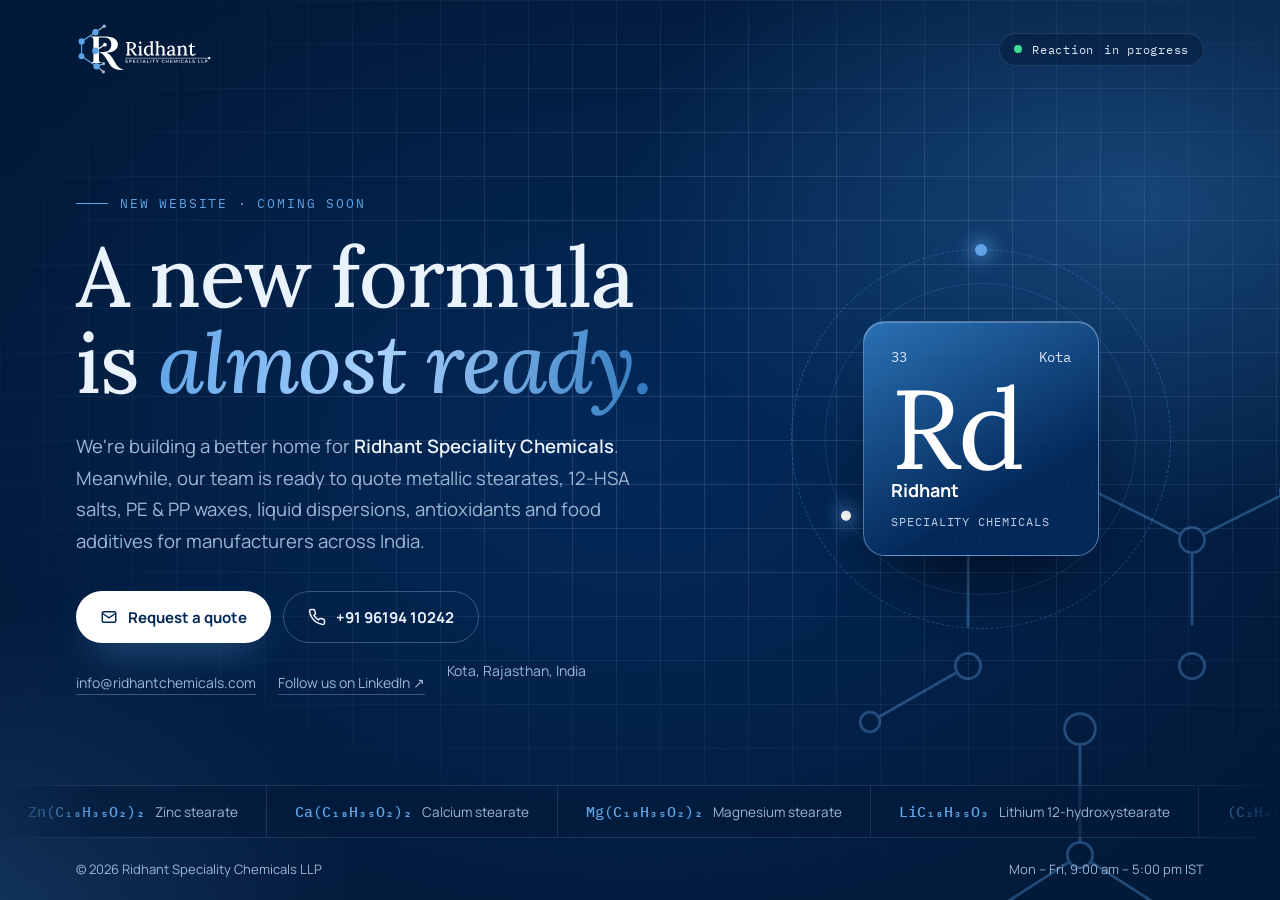
==== index.html @ c39b1db7 "Coming soon commit" ====
<!DOCTYPE html>
<html lang="en-IN">
<head>
<meta charset="utf-8">
<meta name="viewport" content="width=device-width, initial-scale=1, viewport-fit=cover">
<title>Ridhant Speciality Chemicals | New Website Coming Soon</title>
<meta name="description" content="Ridhant Speciality Chemicals, Kota: metallic stearates, PE &amp; PP waxes, 12-HSA salts, dispersions and antioxidants. New website coming soon. Email info@ridhantchemicals.com.">
<link rel="canonical" href="https://ridhantchemicals.com/">
<meta property="og:type" content="website">
<meta property="og:site_name" content="Ridhant Speciality Chemicals">
<meta property="og:locale" content="en_IN">
<meta property="og:url" content="https://ridhantchemicals.com/">
<meta property="og:title" content="Ridhant Speciality Chemicals | New Website Coming Soon">
<meta property="og:description" content="A new formula is almost ready. Speciality chemicals and additives for Indian manufacturers.">
<meta property="og:image" content="https://ridhantchemicals.com/assets/img/og-image.jpg">
<meta property="og:image:width" content="1200">
<meta property="og:image:height" content="630">
<meta property="og:image:alt" content="Ridhant Speciality Chemicals logo">
<meta name="twitter:card" content="summary_large_image">
<meta name="twitter:title" content="Ridhant Speciality Chemicals | New Website Coming Soon">
<meta name="twitter:description" content="A new formula is almost ready. Speciality chemicals and additives for Indian manufacturers.">
<meta name="twitter:image" content="https://ridhantchemicals.com/assets/img/og-image.jpg">
<meta name="theme-color" content="#021a3a">
<link rel="icon" href="assets/favicon/favicon.ico" sizes="any">
<link rel="icon" href="assets/favicon/favicon.svg" type="image/svg+xml">
<link rel="apple-touch-icon" href="assets/favicon/apple-touch-icon.png">
<link rel="manifest" href="site.webmanifest">
<link rel="preconnect" href="https://fonts.googleapis.com">
<link rel="preconnect" href="https://fonts.gstatic.com" crossorigin>
<link rel="stylesheet" href="https://fonts.googleapis.com/css2?family=IBM+Plex+Mono:wght@400;500&family=Lora:ital,wght@0,500;1,500&family=Manrope:wght@400;600;700&display=swap">
<script type="application/ld+json">
{
 "@context": "https://schema.org",
 "@graph": [
  {
   "@type": "Organization",
   "@id": "https://ridhantchemicals.com/#organization",
   "name": "Ridhant Speciality Chemicals LLP",
   "url": "https://ridhantchemicals.com/",
   "logo": "https://ridhantchemicals.com/assets/img/ridhant-logo-512.png",
   "email": "info@ridhantchemicals.com",
   "telephone": "+91-96194-10242",
   "address": { "@type": "PostalAddress", "addressLocality": "Kota", "addressRegion": "Rajasthan", "addressCountry": "IN" },
   "sameAs": ["https://www.linkedin.com/company/115303943/"]
  },
  {
   "@type": "WebPage",
   "@id": "https://ridhantchemicals.com/#webpage",
   "url": "https://ridhantchemicals.com/",
   "name": "Ridhant Speciality Chemicals | New Website Coming Soon",
   "about": { "@id": "https://ridhantchemicals.com/#organization" }
  }
 ]
}
</script>
<style>
  :root {
    --navy-900:#021a3a; --navy:#03295A; --blue:#2F78BD; --sky:#5FA3E6; --ice:#d9e8f8;
    --text:#eaf2fb; --muted:#9db6d3; --line:rgba(159,190,226,.16);
    --serif:'Lora', Georgia, serif; --sans:'Manrope', system-ui, sans-serif; --mono:'IBM Plex Mono', ui-monospace, monospace;
    --gutter:clamp(16px, 5vw, 56px);
  }
  *, *::before, *::after { box-sizing:border-box; }
  html, body { margin:0; }
  html { overflow-x:clip; }
  body {
    min-height:100vh; min-height:100svh;
    display:flex; flex-direction:column;
    background:var(--navy-900); color:var(--text); font-family:var(--sans);
    -webkit-font-smoothing:antialiased; overflow-x:hidden;
  }
  a { color:inherit; }
  :focus-visible { outline:2px solid var(--sky); outline-offset:3px; border-radius:6px; }

  /* Atmosphere: glow blobs + blueprint grid + grain */
  .bg { position:fixed; inset:0; z-index:0; pointer-events:none; overflow:hidden; }
  .bg::before {
    content:""; position:absolute; inset:-20%;
    background:
      radial-gradient(42% 38% at 78% 30%, rgba(47,120,189,.45), transparent 70%),
      radial-gradient(36% 40% at 10% 90%, rgba(95,163,230,.22), transparent 70%),
      radial-gradient(60% 60% at 50% 50%, #03295A 0%, var(--navy-900) 70%);
    animation:drift 18s ease-in-out infinite alternate;
  }
  .bg::after {
    content:""; position:absolute; inset:0;
    background-image:
      linear-gradient(var(--line) 1px, transparent 1px),
      linear-gradient(90deg, var(--line) 1px, transparent 1px);
    background-size:44px 44px;
    -webkit-mask-image:radial-gradient(ellipse 80% 70% at 60% 40%, #000 30%, transparent 85%);
            mask-image:radial-gradient(ellipse 80% 70% at 60% 40%, #000 30%, transparent 85%);
  }
  @keyframes drift { to { transform:translate3d(-4%, 3%, 0) scale(1.06); } }

  .molecule { position:absolute; right:-80px; bottom:-60px; width:min(560px, 80vw); opacity:.35; }
  .molecule .bond { stroke:var(--sky); stroke-width:2; fill:none; stroke-dasharray:240; stroke-dashoffset:240; animation:draw 2.4s ease-out forwards; }
  .molecule .atom { fill:var(--navy-900); stroke:var(--sky); stroke-width:2; transform-box:fill-box; transform-origin:center; animation:pulse 4s ease-in-out infinite; }
  .molecule .atom:nth-of-type(2n) { animation-delay:-1.3s; }
  .molecule .atom:nth-of-type(3n) { animation-delay:-2.6s; }
  @keyframes draw { to { stroke-dashoffset:0; } }
  @keyframes pulse { 50% { transform:scale(1.25); fill:var(--blue); } }

  /* Layout */
  .wrap { position:relative; z-index:1; width:100%; max-width:1240px; margin:0 auto; padding:0 var(--gutter); }
  header.wrap { display:flex; align-items:center; justify-content:space-between; gap:16px; padding-top:max(22px, env(safe-area-inset-top)); }
  .logo img { display:block; height:clamp(40px, 7vw, 54px); width:auto; }
  .status { display:inline-flex; align-items:center; gap:10px; padding:8px 14px; border:1px solid var(--line); border-radius:999px; font-family:var(--mono); font-size:12px; letter-spacing:.06em; color:var(--ice); background:rgba(2,26,58,.5); white-space:nowrap; }
  .status i { width:8px; height:8px; border-radius:50%; background:#3ddc97; box-shadow:0 0 0 0 rgba(61,220,151,.6); animation:ping 2s infinite; }
  @media (max-width:400px) { .status { padding:7px 11px; font-size:11px; } .status .long { display:none; } }
  @keyframes ping { 70% { box-shadow:0 0 0 10px rgba(61,220,151,0); } 100% { box-shadow:0 0 0 0 rgba(61,220,151,0); } }

  main.wrap { flex:1; display:grid; grid-template-columns:1fr; gap:48px; align-items:center; padding-top:clamp(40px, 8vh, 96px); padding-bottom:56px; }
  @media (min-width:900px) { main.wrap { grid-template-columns:1.25fr .9fr; gap:64px; } }

  .eyebrow { font-family:var(--mono); font-size:13px; letter-spacing:.14em; text-transform:uppercase; color:var(--sky); display:flex; align-items:center; gap:12px; }
  .eyebrow::before { content:""; width:32px; height:1px; background:var(--sky); }
  h1 { margin:22px 0 0; font-family:var(--serif); font-weight:500; font-size:clamp(40px, 7.4vw, 84px); line-height:1.02; letter-spacing:-.015em; text-wrap:balance; }
  h1 em { font-style:italic; color:transparent; background:linear-gradient(100deg, var(--sky), #a9d2ff 45%, var(--blue)); -webkit-background-clip:text; background-clip:text; }
  .lead { margin:26px 0 0; max-width:560px; font-size:clamp(16px, 2.2vw, 18.5px); line-height:1.7; color:var(--muted); }
  .lead strong { color:var(--text); font-weight:600; }

  .actions { margin-top:34px; display:flex; flex-wrap:wrap; gap:12px; }
  .btn { display:inline-flex; align-items:center; justify-content:center; gap:10px; min-height:52px; padding:0 24px; border-radius:999px; font-weight:700; font-size:15px; text-decoration:none; transition:transform .2s, background .2s, border-color .2s, color .2s; }
  .btn svg { width:18px; height:18px; flex:none; }
  .btn-main { background:#fff; color:var(--navy); box-shadow:0 18px 40px -18px rgba(95,163,230,.8); }
  .btn-main:hover { background:var(--ice); transform:translateY(-2px); }
  .btn-ghost { border:1.5px solid rgba(159,190,226,.35); color:var(--text); }
  .btn-ghost:hover { border-color:var(--sky); color:#fff; transform:translateY(-2px); }
  @media (max-width:480px) { .actions .btn { flex:1 1 100%; } }

  .meta { margin-top:18px; display:flex; flex-wrap:wrap; gap:10px 22px; font-size:14px; color:var(--muted); }
  .meta a { display:inline-block; padding-top:12px; text-decoration:none; border-bottom:1px solid rgba(159,190,226,.35); padding-bottom:2px; }
  .meta a:hover { color:#fff; border-color:var(--sky); }

  /* Signature: periodic-table tile with orbiting electrons */
  .element-stage { position:relative; overflow:clip; overflow-clip-margin:24px; justify-self:center; width:min(380px, 78vw); aspect-ratio:1; display:grid; place-items:center; }
  .orbit { position:absolute; inset:0; border:1px dashed rgba(95,163,230,.35); border-radius:50%; animation:spin 22s linear infinite; }
  .orbit.two { inset:9%; transform:rotate(60deg); animation-duration:15s; animation-direction:reverse; border-style:solid; border-color:rgba(95,163,230,.18); }
  .orbit::before { content:""; position:absolute; top:-6px; left:50%; width:12px; height:12px; margin-left:-6px; border-radius:50%; background:var(--sky); box-shadow:0 0 18px 4px rgba(95,163,230,.7); }
  .orbit.two::before { top:auto; bottom:-5px; width:10px; height:10px; background:#fff; }
  @keyframes spin { to { transform:rotate(360deg); } }
  .orbit.two { animation-name:spin2; }
  @keyframes spin2 { from { transform:rotate(60deg); } to { transform:rotate(-300deg); } }

  .element {
    position:relative; width:62%; aspect-ratio:1; padding:7%;
    display:flex; flex-direction:column; justify-content:space-between;
    border-radius:22px; background:linear-gradient(150deg, rgba(47,120,189,.9), rgba(3,41,90,.95) 70%);
    border:1px solid rgba(169,210,255,.45);
    box-shadow:0 40px 80px -30px rgba(0,0,0,.7), inset 0 1px 0 rgba(255,255,255,.25);
    animation:float 6s ease-in-out infinite;
  }
  @keyframes float { 50% { transform:translateY(-10px) rotate(-1.5deg); } }
  .el-top { display:flex; justify-content:space-between; font-family:var(--mono); font-size:clamp(11px, 2.6vw, 14px); color:var(--ice); }
  .el-symbol { font-family:var(--serif); font-size:clamp(64px, 17vw, 112px); line-height:.9; color:#fff; letter-spacing:-.02em; }
  .el-name { font-weight:700; font-size:clamp(14px, 3.4vw, 18px); color:#fff; }
  .el-sub { font-family:var(--mono); font-size:clamp(9px, 2.2vw, 11.5px); letter-spacing:.08em; text-transform:uppercase; color:var(--ice); opacity:.85; }

  /* Formula ticker */
  .ticker { position:relative; z-index:1; border-top:1px solid var(--line); border-bottom:1px solid var(--line); background:rgba(2,26,58,.55); overflow:hidden; -webkit-mask-image:linear-gradient(90deg, transparent, #000 8%, #000 92%, transparent); mask-image:linear-gradient(90deg, transparent, #000 8%, #000 92%, transparent); }
  .ticker-track { display:flex; width:max-content; animation:scroll 48s linear infinite; }
  .ticker:hover .ticker-track { animation-play-state:paused; }
  .ticker ul { display:flex; margin:0; padding:0; list-style:none; }
  .ticker li { display:flex; align-items:baseline; gap:10px; padding:16px 28px; white-space:nowrap; border-right:1px solid var(--line); }
  .ticker b { font-family:var(--mono); font-weight:500; font-size:15px; color:var(--sky); }
  .ticker span { font-size:13.5px; color:var(--muted); }
  @keyframes scroll { to { transform:translateX(-50%); } }

  footer.wrap { display:flex; flex-wrap:wrap; justify-content:space-between; gap:8px 24px; padding-top:22px; padding-bottom:max(22px, env(safe-area-inset-bottom)); font-size:13px; color:var(--muted); }

  /* Load-in */
  .rise { opacity:0; transform:translateY(18px); animation:rise .9s cubic-bezier(.2,.7,.2,1) forwards; }
  .d1 { animation-delay:.1s } .d2 { animation-delay:.22s } .d3 { animation-delay:.34s } .d4 { animation-delay:.46s } .d5 { animation-delay:.58s }
  @keyframes rise { to { opacity:1; transform:none; } }

  @media (prefers-reduced-motion: reduce) {
    *, *::before, *::after { animation:none !important; transition:none !important; }
    .rise { opacity:1; transform:none; }
    .molecule .bond { stroke-dashoffset:0; }
    .ticker-track { flex-wrap:wrap; width:auto; }
    .ticker-track ul[aria-hidden] { display:none; }
    .ticker ul { flex-wrap:wrap; }
  }
</style>
</head>
<body>
<div class="bg" aria-hidden="true">
  <svg class="molecule" viewBox="0 0 400 360">
    <path class="bond" d="M120 60 L200 20 L280 60 L280 150 L200 195 L120 150 Z"/>
    <path class="bond" d="M200 195 L200 285 L270 330 M200 285 L130 330 M280 60 L350 25 M120 150 L50 190"/>
    <circle class="atom" cx="120" cy="60" r="9"/><circle class="atom" cx="200" cy="20" r="9"/>
    <circle class="atom" cx="280" cy="60" r="9"/><circle class="atom" cx="280" cy="150" r="9"/>
    <circle class="atom" cx="200" cy="195" r="11"/><circle class="atom" cx="120" cy="150" r="9"/>
    <circle class="atom" cx="200" cy="285" r="9"/><circle class="atom" cx="270" cy="330" r="7"/>
    <circle class="atom" cx="130" cy="330" r="7"/><circle class="atom" cx="350" cy="25" r="7"/>
    <circle class="atom" cx="50" cy="190" r="7"/>
  </svg>
</div>

<header class="wrap">
  <a class="logo rise" href="https://ridhantchemicals.com/" aria-label="Ridhant Speciality Chemicals"><img src="assets/img/logo-white.svg" alt="Ridhant Speciality Chemicals LLP" width="137" height="54"></a>
  <span class="status rise d1"><i aria-hidden="true"></i><span class="long">Reaction </span>in progress</span>
</header>

<main class="wrap">
  <section>
    <p class="eyebrow rise d1">New website · coming soon</p>
    <h1 class="rise d2">A new formula is <em>almost ready.</em></h1>
    <p class="lead rise d3">We're building a better home for <strong>Ridhant Speciality Chemicals</strong>. Meanwhile, our team is ready to quote metallic stearates, 12-HSA salts, PE &amp; PP waxes, liquid dispersions, antioxidants and food additives for manufacturers across India.</p>
    <div class="actions rise d4">
      <a class="btn btn-main" href="mailto:info@ridhantchemicals.com?subject=Quote%20request%20-%20Ridhant%20Speciality%20Chemicals">
        <svg viewBox="0 0 24 24" fill="none" stroke="currentColor" stroke-width="2" aria-hidden="true"><rect x="3" y="5" width="18" height="14" rx="2"/><path d="m3 7 9 6 9-6"/></svg>
        Request a quote
      </a>
      <a class="btn btn-ghost" href="tel:+919619410242">
        <svg viewBox="0 0 24 24" fill="none" stroke="currentColor" stroke-width="2" aria-hidden="true"><path d="M22 16.9v3a2 2 0 0 1-2.2 2 19.8 19.8 0 0 1-8.6-3.1 19.5 19.5 0 0 1-6-6A19.8 19.8 0 0 1 2.1 4.2 2 2 0 0 1 4.1 2h3a2 2 0 0 1 2 1.7c.1.9.4 1.8.7 2.7a2 2 0 0 1-.5 2.1L8 9.8a16 16 0 0 0 6 6l1.3-1.3a2 2 0 0 1 2.1-.4c.9.3 1.8.6 2.7.7a2 2 0 0 1 1.7 2z"/></svg>
        +91 96194 10242
      </a>
    </div>
    <div class="meta rise d5">
      <a href="mailto:info@ridhantchemicals.com">info@ridhantchemicals.com</a>
      <a href="https://www.linkedin.com/company/115303943/" target="_blank" rel="noopener">Follow us on LinkedIn ↗</a>
      <span>Kota, Rajasthan, India</span>
    </div>
  </section>

  <div class="element-stage rise d3" aria-hidden="true">
    <span class="orbit"></span>
    <span class="orbit two"></span>
    <div class="element">
      <div class="el-top"><span>33</span><span>Kota</span></div>
      <div>
        <div class="el-symbol">Rd</div>
        <div class="el-name">Ridhant</div>
      </div>
      <div class="el-sub">Speciality Chemicals</div>
    </div>
  </div>
</main>

<div class="ticker" role="region" aria-label="Some of the products we supply">
  <div class="ticker-track">
    <ul>
      <li><b>Zn(C₁₈H₃₅O₂)₂</b><span>Zinc stearate</span></li>
      <li><b>Ca(C₁₈H₃₅O₂)₂</b><span>Calcium stearate</span></li>
      <li><b>Mg(C₁₈H₃₅O₂)₂</b><span>Magnesium stearate</span></li>
      <li><b>LiC₁₈H₃₅O₃</b><span>Lithium 12-hydroxystearate</span></li>
      <li><b>(C₂H₄)ₙ</b><span>PE wax</span></li>
      <li><b>C₃₈H₇₆N₂O₂</b><span>EBS wax</span></li>
      <li><b>C₂₁H₄₂O₄</b><span>Glycerol monostearate</span></li>
      <li><b>Ca(C₃H₅O₂)₂</b><span>Calcium propionate</span></li>
      <li><b>Mg₃Si₄O₁₀(OH)₂</b><span>Talc</span></li>
      <li><b>Sb₂O₃</b><span>Antimony trioxide</span></li>
      <li><b>CaO</b><span>Calcium oxide</span></li>
    </ul>
    <ul aria-hidden="true">
      <li><b>Zn(C₁₈H₃₅O₂)₂</b><span>Zinc stearate</span></li>
      <li><b>Ca(C₁₈H₃₅O₂)₂</b><span>Calcium stearate</span></li>
      <li><b>Mg(C₁₈H₃₅O₂)₂</b><span>Magnesium stearate</span></li>
      <li><b>LiC₁₈H₃₅O₃</b><span>Lithium 12-hydroxystearate</span></li>
      <li><b>(C₂H₄)ₙ</b><span>PE wax</span></li>
      <li><b>C₃₈H₇₆N₂O₂</b><span>EBS wax</span></li>
      <li><b>C₂₁H₄₂O₄</b><span>Glycerol monostearate</span></li>
      <li><b>Ca(C₃H₅O₂)₂</b><span>Calcium propionate</span></li>
      <li><b>Mg₃Si₄O₁₀(OH)₂</b><span>Talc</span></li>
      <li><b>Sb₂O₃</b><span>Antimony trioxide</span></li>
      <li><b>CaO</b><span>Calcium oxide</span></li>
    </ul>
  </div>
</div>

<footer class="wrap">
  <span>© 2026 Ridhant Speciality Chemicals LLP</span>
  <span>Mon – Fri, 9:00 am – 5:00 pm IST</span>
</footer>
</body>
</html>
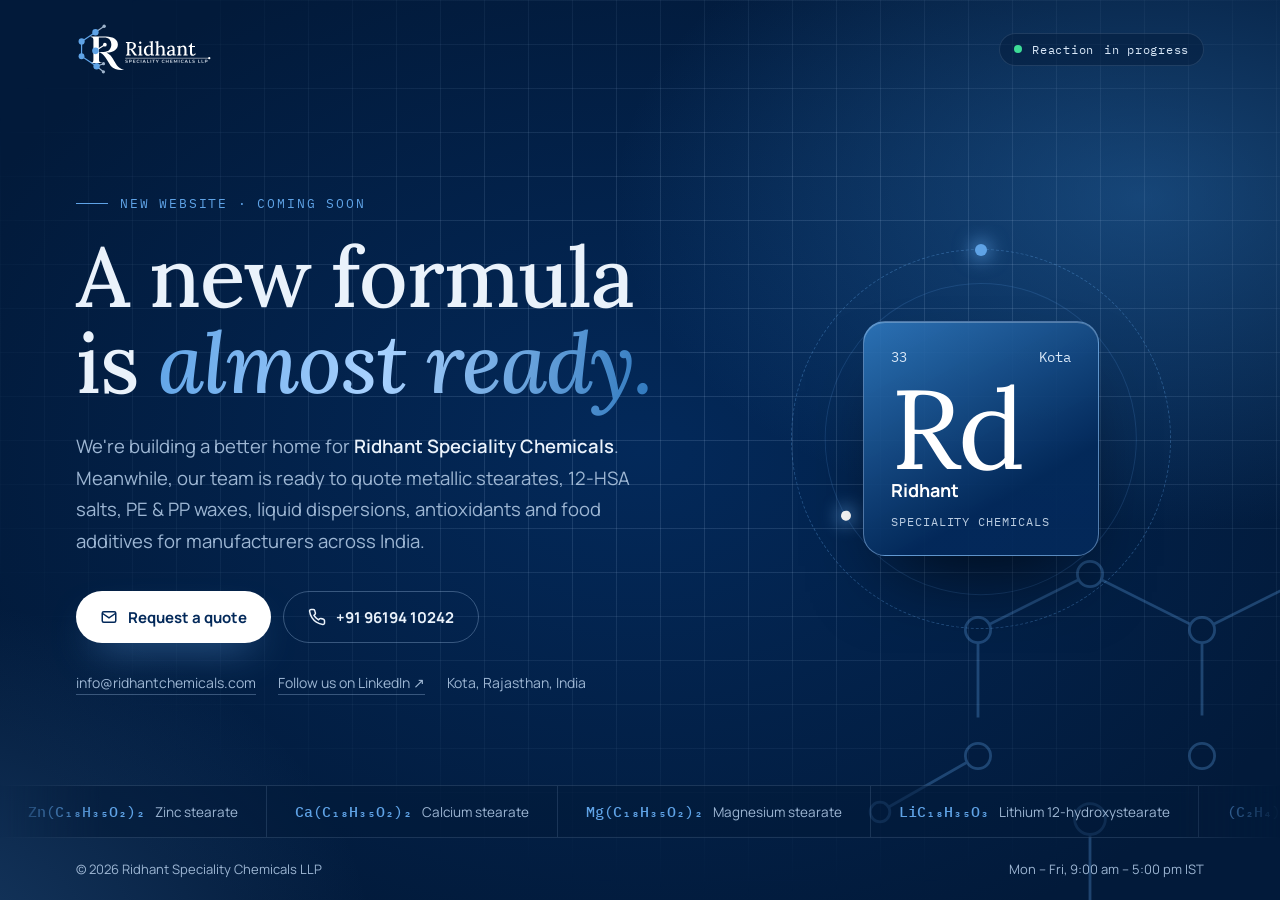
==== commit 3c947651: "Coming soon" ====
--- a/index.html
+++ b/index.html
@@ -93,7 +93,7 @@
   }
   @keyframes drift { to { transform:translate3d(-4%, 3%, 0) scale(1.06); } }
 
-  .molecule { position:absolute; right:-80px; bottom:-60px; width:min(560px, 80vw); opacity:.35; }
+  .molecule { position:absolute; right:-90px; bottom:-150px; width:min(560px, 80vw); opacity:.3; }
   .molecule .bond { stroke:var(--sky); stroke-width:2; fill:none; stroke-dasharray:240; stroke-dashoffset:240; animation:draw 2.4s ease-out forwards; }
   .molecule .atom { fill:var(--navy-900); stroke:var(--sky); stroke-width:2; transform-box:fill-box; transform-origin:center; animation:pulse 4s ease-in-out infinite; }
   .molecule .atom:nth-of-type(2n) { animation-delay:-1.3s; }
@@ -127,10 +127,15 @@
   .btn-main:hover { background:var(--ice); transform:translateY(-2px); }
   .btn-ghost { border:1.5px solid rgba(159,190,226,.35); color:var(--text); }
   .btn-ghost:hover { border-color:var(--sky); color:#fff; transform:translateY(-2px); }
-  @media (max-width:480px) { .actions .btn { flex:1 1 100%; } }
+  @media (max-width:480px) {
+    .actions .btn { flex:1 1 100%; }
+    .meta { flex-direction:column; align-items:flex-start; gap:0; }
+    .molecule { opacity:.16; }
+  }
 
   .meta { margin-top:18px; display:flex; flex-wrap:wrap; gap:10px 22px; font-size:14px; color:var(--muted); }
   .meta a { display:inline-block; padding-top:12px; text-decoration:none; border-bottom:1px solid rgba(159,190,226,.35); padding-bottom:2px; }
+  .meta span { padding-top:12px; padding-bottom:3px; }
   .meta a:hover { color:#fff; border-color:var(--sky); }
 
   /* Signature: periodic-table tile with orbiting electrons */
@@ -199,7 +204,7 @@
 </div>
 
 <header class="wrap">
-  <a class="logo rise" href="https://ridhantchemicals.com/" aria-label="Ridhant Speciality Chemicals"><img src="assets/img/logo-white.svg" alt="Ridhant Speciality Chemicals LLP" width="137" height="54"></a>
+  <a class="logo rise" href="./" aria-label="Ridhant Speciality Chemicals"><img src="assets/img/logo-white.svg" alt="Ridhant Speciality Chemicals LLP" width="137" height="54"></a>
   <span class="status rise d1"><i aria-hidden="true"></i><span class="long">Reaction </span>in progress</span>
 </header>
 
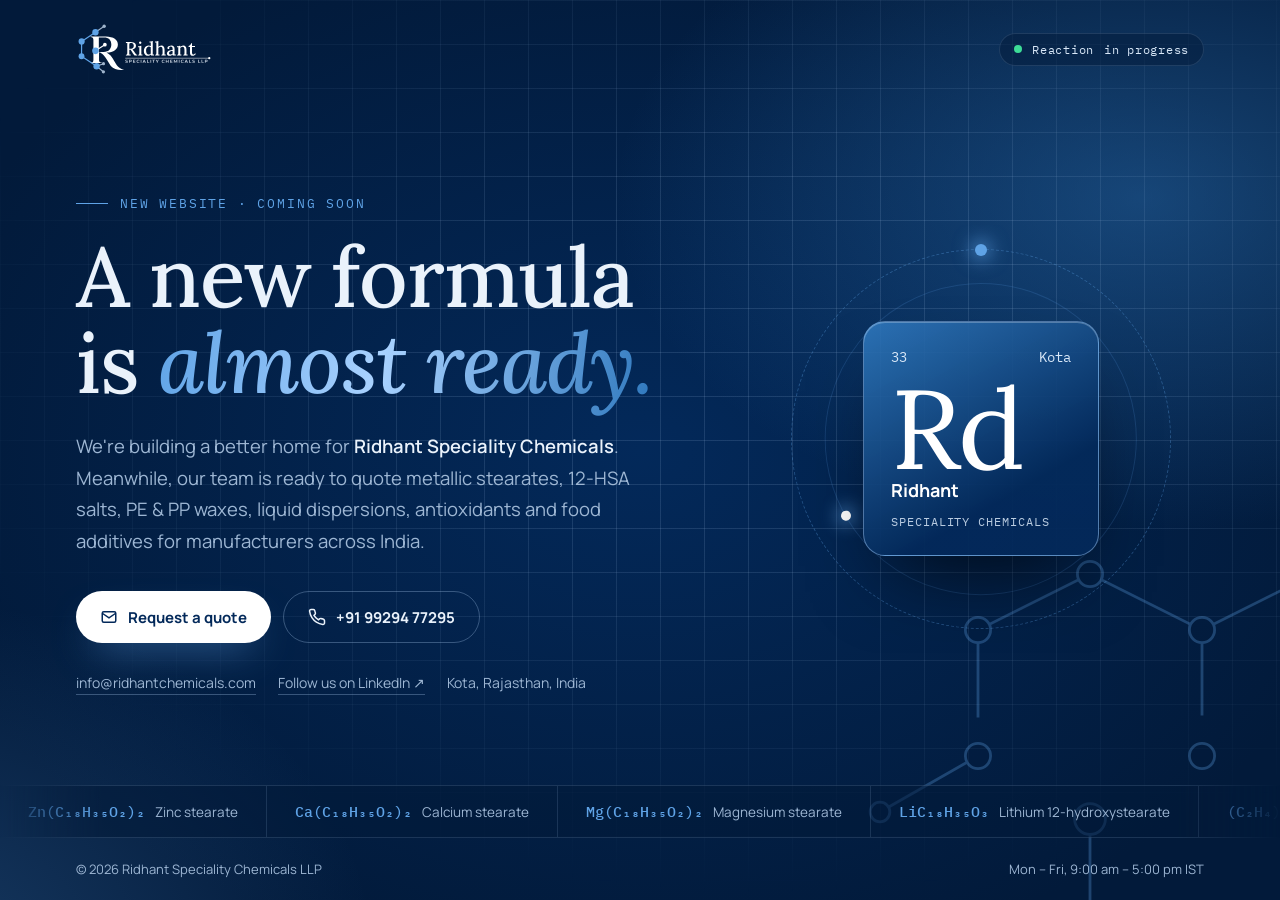
==== commit 8432959c: "Phone number modified" ====
--- a/index.html
+++ b/index.html
@@ -39,7 +39,7 @@
    "url": "https://ridhantchemicals.com/",
    "logo": "https://ridhantchemicals.com/assets/img/ridhant-logo-512.png",
    "email": "info@ridhantchemicals.com",
-   "telephone": "+91-96194-10242",
+   "telephone": "+91-99294-77295",
    "address": { "@type": "PostalAddress", "addressLocality": "Kota", "addressRegion": "Rajasthan", "addressCountry": "IN" },
    "sameAs": ["https://www.linkedin.com/company/115303943/"]
   },
@@ -218,9 +218,9 @@
         <svg viewBox="0 0 24 24" fill="none" stroke="currentColor" stroke-width="2" aria-hidden="true"><rect x="3" y="5" width="18" height="14" rx="2"/><path d="m3 7 9 6 9-6"/></svg>
         Request a quote
       </a>
-      <a class="btn btn-ghost" href="tel:+919619410242">
+      <a class="btn btn-ghost" href="tel:+919929477295">
         <svg viewBox="0 0 24 24" fill="none" stroke="currentColor" stroke-width="2" aria-hidden="true"><path d="M22 16.9v3a2 2 0 0 1-2.2 2 19.8 19.8 0 0 1-8.6-3.1 19.5 19.5 0 0 1-6-6A19.8 19.8 0 0 1 2.1 4.2 2 2 0 0 1 4.1 2h3a2 2 0 0 1 2 1.7c.1.9.4 1.8.7 2.7a2 2 0 0 1-.5 2.1L8 9.8a16 16 0 0 0 6 6l1.3-1.3a2 2 0 0 1 2.1-.4c.9.3 1.8.6 2.7.7a2 2 0 0 1 1.7 2z"/></svg>
-        +91 96194 10242
+        +91 99294 77295
       </a>
     </div>
     <div class="meta rise d5">
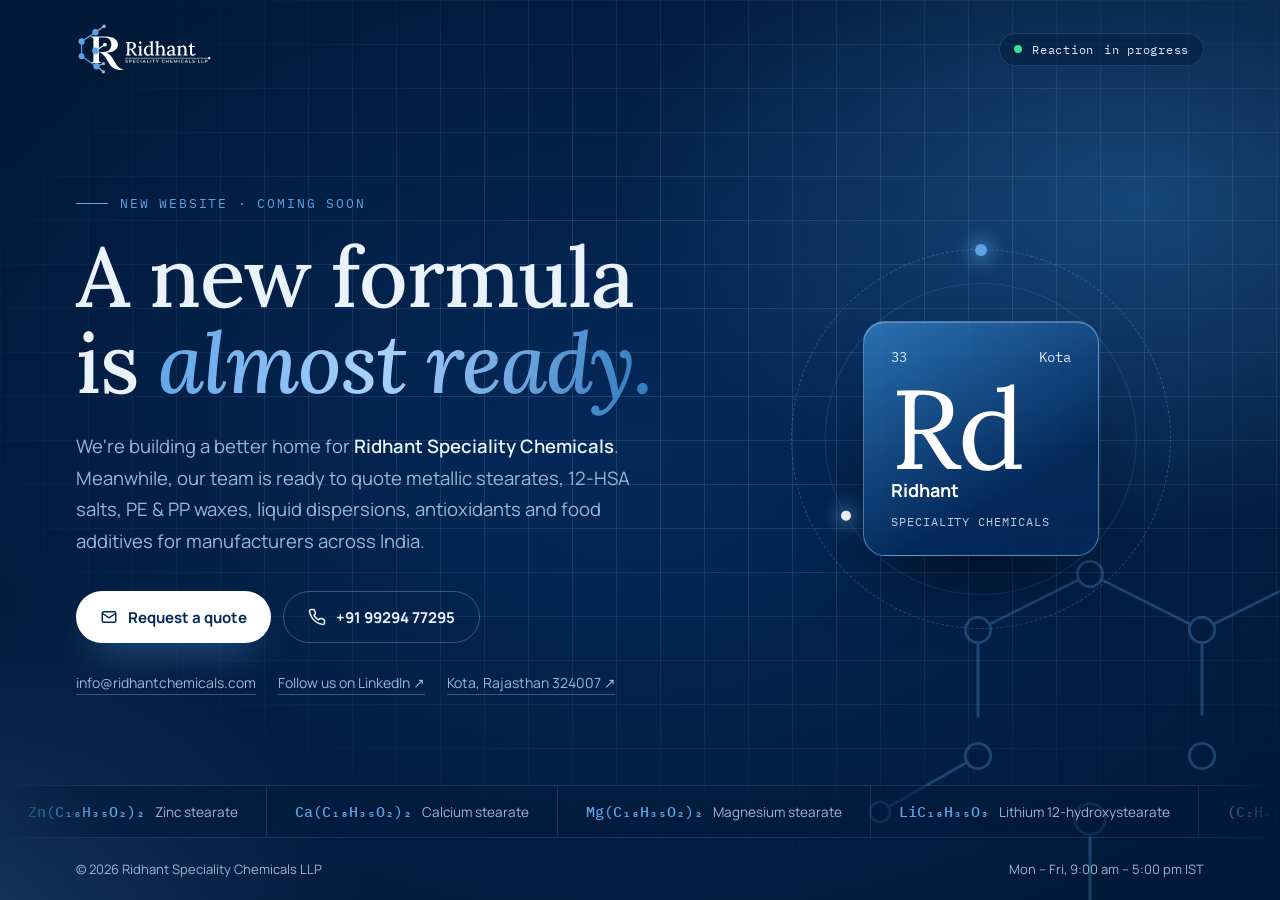
==== commit a2e55522: "Ridhant Contact us" ====
--- a/index.html
+++ b/index.html
@@ -40,7 +40,8 @@
    "logo": "https://ridhantchemicals.com/assets/img/ridhant-logo-512.png",
    "email": "info@ridhantchemicals.com",
    "telephone": "+91-99294-77295",
-   "address": { "@type": "PostalAddress", "addressLocality": "Kota", "addressRegion": "Rajasthan", "addressCountry": "IN" },
+   "address": { "@type": "PostalAddress", "streetAddress": "Ramchandrapura, Dhanmandi", "addressLocality": "Kota", "addressRegion": "Rajasthan", "postalCode": "324007", "addressCountry": "IN" },
+   "location": { "@type": "Place", "geo": { "@type": "GeoCoordinates", "latitude": 25.1655375, "longitude": 75.8572031 }, "hasMap": "https://maps.app.goo.gl/4vucG1acEwjMCmqj7" },
    "sameAs": ["https://www.linkedin.com/company/115303943/"]
   },
   {
@@ -226,7 +227,7 @@
     <div class="meta rise d5">
       <a href="mailto:info@ridhantchemicals.com">info@ridhantchemicals.com</a>
       <a href="https://www.linkedin.com/company/115303943/" target="_blank" rel="noopener">Follow us on LinkedIn ↗</a>
-      <span>Kota, Rajasthan, India</span>
+      <a href="https://maps.app.goo.gl/4vucG1acEwjMCmqj7" target="_blank" rel="noopener">Kota, Rajasthan 324007 ↗</a>
     </div>
   </section>
 
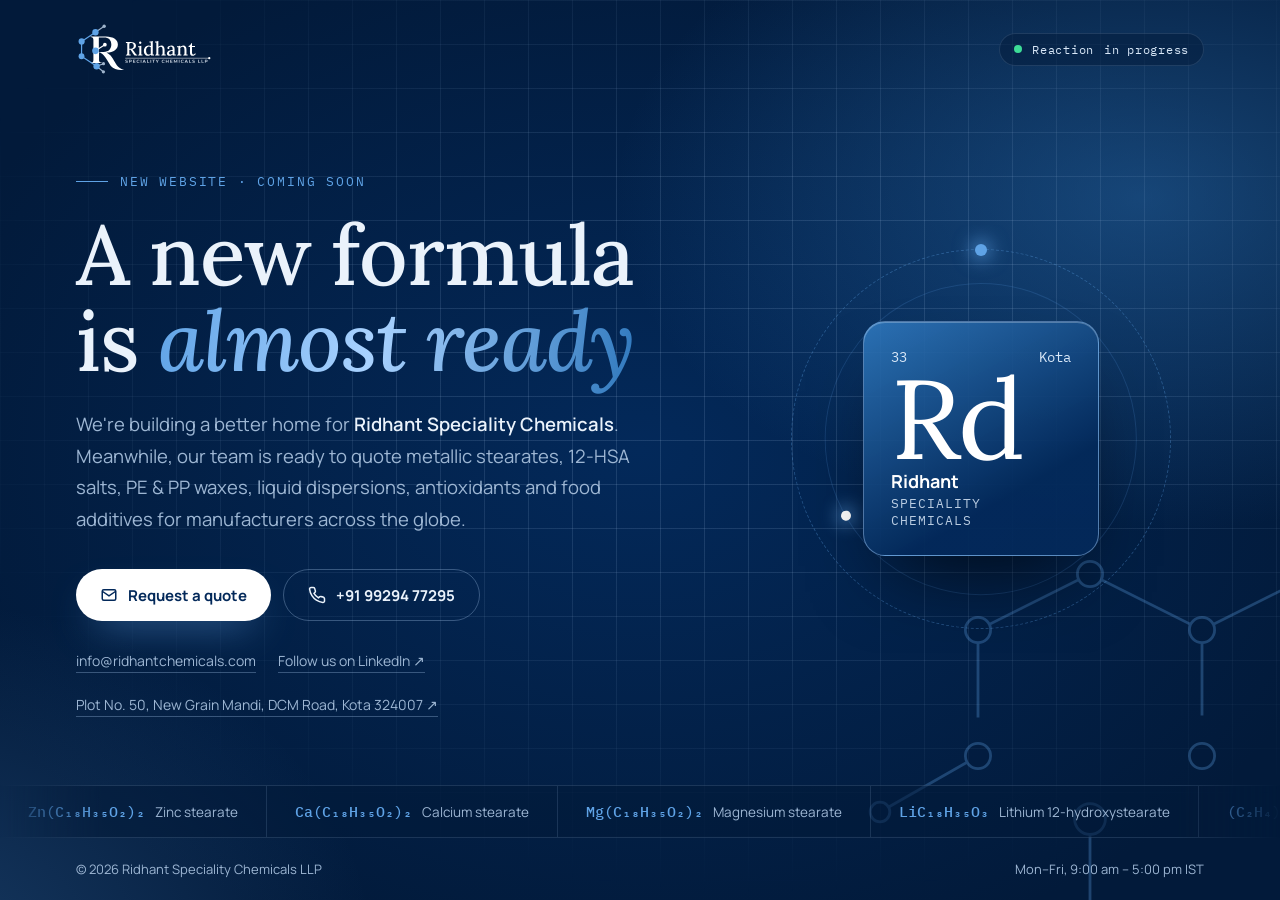
==== commit 3899cf2f: "Changes - Ankesh" ====
--- a/index.html
+++ b/index.html
@@ -4,21 +4,21 @@
 <meta charset="utf-8">
 <meta name="viewport" content="width=device-width, initial-scale=1, viewport-fit=cover">
 <title>Ridhant Speciality Chemicals | New Website Coming Soon</title>
-<meta name="description" content="Ridhant Speciality Chemicals, Kota: metallic stearates, PE &amp; PP waxes, 12-HSA salts, dispersions and antioxidants. New website coming soon. Email info@ridhantchemicals.com.">
+<meta name="description" content="Ridhant Speciality Chemicals: metallic stearates, 12-HSA salts, PE &amp; PP waxes, antioxidants and stabilisers. New website coming soon.">
 <link rel="canonical" href="https://ridhantchemicals.com/">
 <meta property="og:type" content="website">
 <meta property="og:site_name" content="Ridhant Speciality Chemicals">
 <meta property="og:locale" content="en_IN">
 <meta property="og:url" content="https://ridhantchemicals.com/">
 <meta property="og:title" content="Ridhant Speciality Chemicals | New Website Coming Soon">
-<meta property="og:description" content="A new formula is almost ready. Speciality chemicals and additives for Indian manufacturers.">
+<meta property="og:description" content="A new formula is almost ready. Speciality chemicals and additives for manufacturers across the globe.">
 <meta property="og:image" content="https://ridhantchemicals.com/assets/img/og-image.jpg">
 <meta property="og:image:width" content="1200">
 <meta property="og:image:height" content="630">
 <meta property="og:image:alt" content="Ridhant Speciality Chemicals logo">
 <meta name="twitter:card" content="summary_large_image">
 <meta name="twitter:title" content="Ridhant Speciality Chemicals | New Website Coming Soon">
-<meta name="twitter:description" content="A new formula is almost ready. Speciality chemicals and additives for Indian manufacturers.">
+<meta name="twitter:description" content="A new formula is almost ready. Speciality chemicals and additives for manufacturers across the globe.">
 <meta name="twitter:image" content="https://ridhantchemicals.com/assets/img/og-image.jpg">
 <meta name="theme-color" content="#021a3a">
 <link rel="icon" href="assets/favicon/favicon.ico" sizes="any">
@@ -40,7 +40,7 @@
    "logo": "https://ridhantchemicals.com/assets/img/ridhant-logo-512.png",
    "email": "info@ridhantchemicals.com",
    "telephone": "+91-99294-77295",
-   "address": { "@type": "PostalAddress", "streetAddress": "Ramchandrapura, Dhanmandi", "addressLocality": "Kota", "addressRegion": "Rajasthan", "postalCode": "324007", "addressCountry": "IN" },
+   "address": { "@type": "PostalAddress", "streetAddress": "Plot No. 50, New Grain Mandi, DCM Road", "addressLocality": "Kota", "addressRegion": "Rajasthan", "postalCode": "324007", "addressCountry": "IN" },
    "location": { "@type": "Place", "geo": { "@type": "GeoCoordinates", "latitude": 25.1655375, "longitude": 75.8572031 }, "hasMap": "https://maps.app.goo.gl/4vucG1acEwjMCmqj7" },
    "sameAs": ["https://www.linkedin.com/company/115303943/"]
   },
@@ -108,7 +108,7 @@
   .logo img { display:block; height:clamp(40px, 7vw, 54px); width:auto; }
   .status { display:inline-flex; align-items:center; gap:10px; padding:8px 14px; border:1px solid var(--line); border-radius:999px; font-family:var(--mono); font-size:12px; letter-spacing:.06em; color:var(--ice); background:rgba(2,26,58,.5); white-space:nowrap; }
   .status i { width:8px; height:8px; border-radius:50%; background:#3ddc97; box-shadow:0 0 0 0 rgba(61,220,151,.6); animation:ping 2s infinite; }
-  @media (max-width:400px) { .status { padding:7px 11px; font-size:11px; } .status .long { display:none; } }
+  @media (max-width:400px) { .status { padding:7px 11px; font-size:12px; } .status .long { display:none; } }
   @keyframes ping { 70% { box-shadow:0 0 0 10px rgba(61,220,151,0); } 100% { box-shadow:0 0 0 0 rgba(61,220,151,0); } }
 
   main.wrap { flex:1; display:grid; grid-template-columns:1fr; gap:48px; align-items:center; padding-top:clamp(40px, 8vh, 96px); padding-bottom:56px; }
@@ -158,10 +158,10 @@
     animation:float 6s ease-in-out infinite;
   }
   @keyframes float { 50% { transform:translateY(-10px) rotate(-1.5deg); } }
-  .el-top { display:flex; justify-content:space-between; font-family:var(--mono); font-size:clamp(11px, 2.6vw, 14px); color:var(--ice); }
+  .el-top { display:flex; justify-content:space-between; font-family:var(--mono); font-size:clamp(12px, 2.8vw, 14px); color:var(--ice); }
   .el-symbol { font-family:var(--serif); font-size:clamp(64px, 17vw, 112px); line-height:.9; color:#fff; letter-spacing:-.02em; }
   .el-name { font-weight:700; font-size:clamp(14px, 3.4vw, 18px); color:#fff; }
-  .el-sub { font-family:var(--mono); font-size:clamp(9px, 2.2vw, 11.5px); letter-spacing:.08em; text-transform:uppercase; color:var(--ice); opacity:.85; }
+  .el-sub { font-family:var(--mono); font-size:clamp(12px, 2.6vw, 13px); letter-spacing:.08em; text-transform:uppercase; color:var(--ice); opacity:.85; }
 
   /* Formula ticker */
   .ticker { position:relative; z-index:1; border-top:1px solid var(--line); border-bottom:1px solid var(--line); background:rgba(2,26,58,.55); overflow:hidden; -webkit-mask-image:linear-gradient(90deg, transparent, #000 8%, #000 92%, transparent); mask-image:linear-gradient(90deg, transparent, #000 8%, #000 92%, transparent); }
@@ -212,8 +212,8 @@
 <main class="wrap">
   <section>
     <p class="eyebrow rise d1">New website · coming soon</p>
-    <h1 class="rise d2">A new formula is <em>almost ready.</em></h1>
-    <p class="lead rise d3">We're building a better home for <strong>Ridhant Speciality Chemicals</strong>. Meanwhile, our team is ready to quote metallic stearates, 12-HSA salts, PE &amp; PP waxes, liquid dispersions, antioxidants and food additives for manufacturers across India.</p>
+    <h1 class="rise d2">A new formula is <em>almost ready</em></h1>
+    <p class="lead rise d3">We're building a better home for <strong>Ridhant Speciality Chemicals</strong>. Meanwhile, our team is ready to quote metallic stearates, 12-HSA salts, PE &amp; PP waxes, liquid dispersions, antioxidants and food additives for manufacturers across the globe.</p>
     <div class="actions rise d4">
       <a class="btn btn-main" href="mailto:info@ridhantchemicals.com?subject=Quote%20request%20-%20Ridhant%20Speciality%20Chemicals">
         <svg viewBox="0 0 24 24" fill="none" stroke="currentColor" stroke-width="2" aria-hidden="true"><rect x="3" y="5" width="18" height="14" rx="2"/><path d="m3 7 9 6 9-6"/></svg>
@@ -227,7 +227,7 @@
     <div class="meta rise d5">
       <a href="mailto:info@ridhantchemicals.com">info@ridhantchemicals.com</a>
       <a href="https://www.linkedin.com/company/115303943/" target="_blank" rel="noopener">Follow us on LinkedIn ↗</a>
-      <a href="https://maps.app.goo.gl/4vucG1acEwjMCmqj7" target="_blank" rel="noopener">Kota, Rajasthan 324007 ↗</a>
+      <a href="https://maps.app.goo.gl/4vucG1acEwjMCmqj7" target="_blank" rel="noopener">Plot No. 50, New Grain Mandi, DCM Road, Kota 324007 ↗</a>
     </div>
   </section>
 
@@ -257,7 +257,6 @@
       <li><b>C₂₁H₄₂O₄</b><span>Glycerol monostearate</span></li>
       <li><b>Ca(C₃H₅O₂)₂</b><span>Calcium propionate</span></li>
       <li><b>Mg₃Si₄O₁₀(OH)₂</b><span>Talc</span></li>
-      <li><b>Sb₂O₃</b><span>Antimony trioxide</span></li>
       <li><b>CaO</b><span>Calcium oxide</span></li>
     </ul>
     <ul aria-hidden="true">
@@ -270,7 +269,6 @@
       <li><b>C₂₁H₄₂O₄</b><span>Glycerol monostearate</span></li>
       <li><b>Ca(C₃H₅O₂)₂</b><span>Calcium propionate</span></li>
       <li><b>Mg₃Si₄O₁₀(OH)₂</b><span>Talc</span></li>
-      <li><b>Sb₂O₃</b><span>Antimony trioxide</span></li>
       <li><b>CaO</b><span>Calcium oxide</span></li>
     </ul>
   </div>
@@ -278,7 +276,7 @@
 
 <footer class="wrap">
   <span>© 2026 Ridhant Speciality Chemicals LLP</span>
-  <span>Mon – Fri, 9:00 am – 5:00 pm IST</span>
+  <span>Mon–Fri, 9:00 am – 5:00 pm IST</span>
 </footer>
 </body>
 </html>
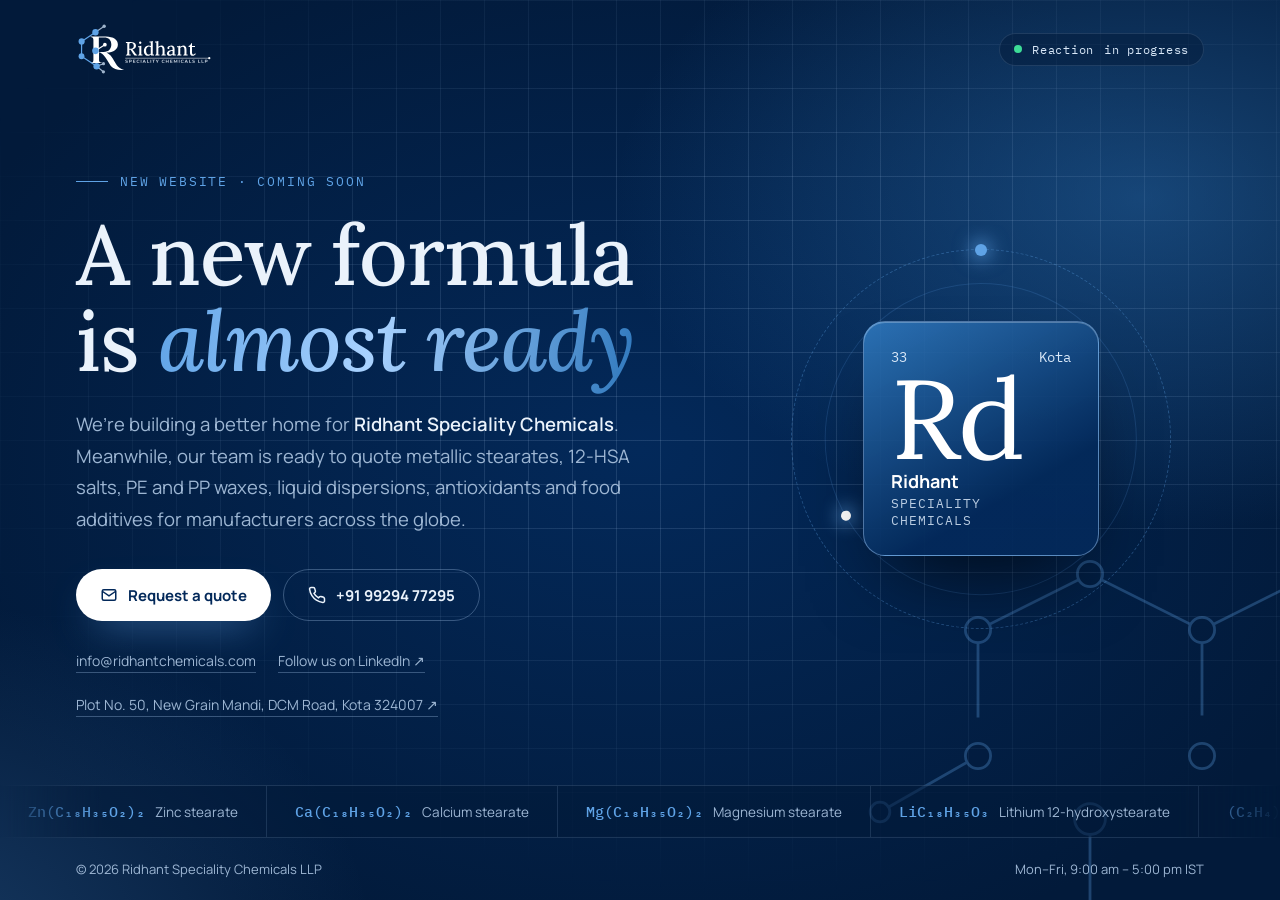
==== commit abcd7095: "more updates" ====
--- a/index.html
+++ b/index.html
@@ -213,7 +213,7 @@
   <section>
     <p class="eyebrow rise d1">New website · coming soon</p>
     <h1 class="rise d2">A new formula is <em>almost ready</em></h1>
-    <p class="lead rise d3">We're building a better home for <strong>Ridhant Speciality Chemicals</strong>. Meanwhile, our team is ready to quote metallic stearates, 12-HSA salts, PE &amp; PP waxes, liquid dispersions, antioxidants and food additives for manufacturers across the globe.</p>
+    <p class="lead rise d3">We’re building a better home for <strong>Ridhant Speciality Chemicals</strong>. Meanwhile, our team is ready to quote metallic stearates, 12-HSA salts, PE and PP waxes, liquid dispersions, antioxidants and food additives for manufacturers across the globe.</p>
     <div class="actions rise d4">
       <a class="btn btn-main" href="mailto:info@ridhantchemicals.com?subject=Quote%20request%20-%20Ridhant%20Speciality%20Chemicals">
         <svg viewBox="0 0 24 24" fill="none" stroke="currentColor" stroke-width="2" aria-hidden="true"><rect x="3" y="5" width="18" height="14" rx="2"/><path d="m3 7 9 6 9-6"/></svg>
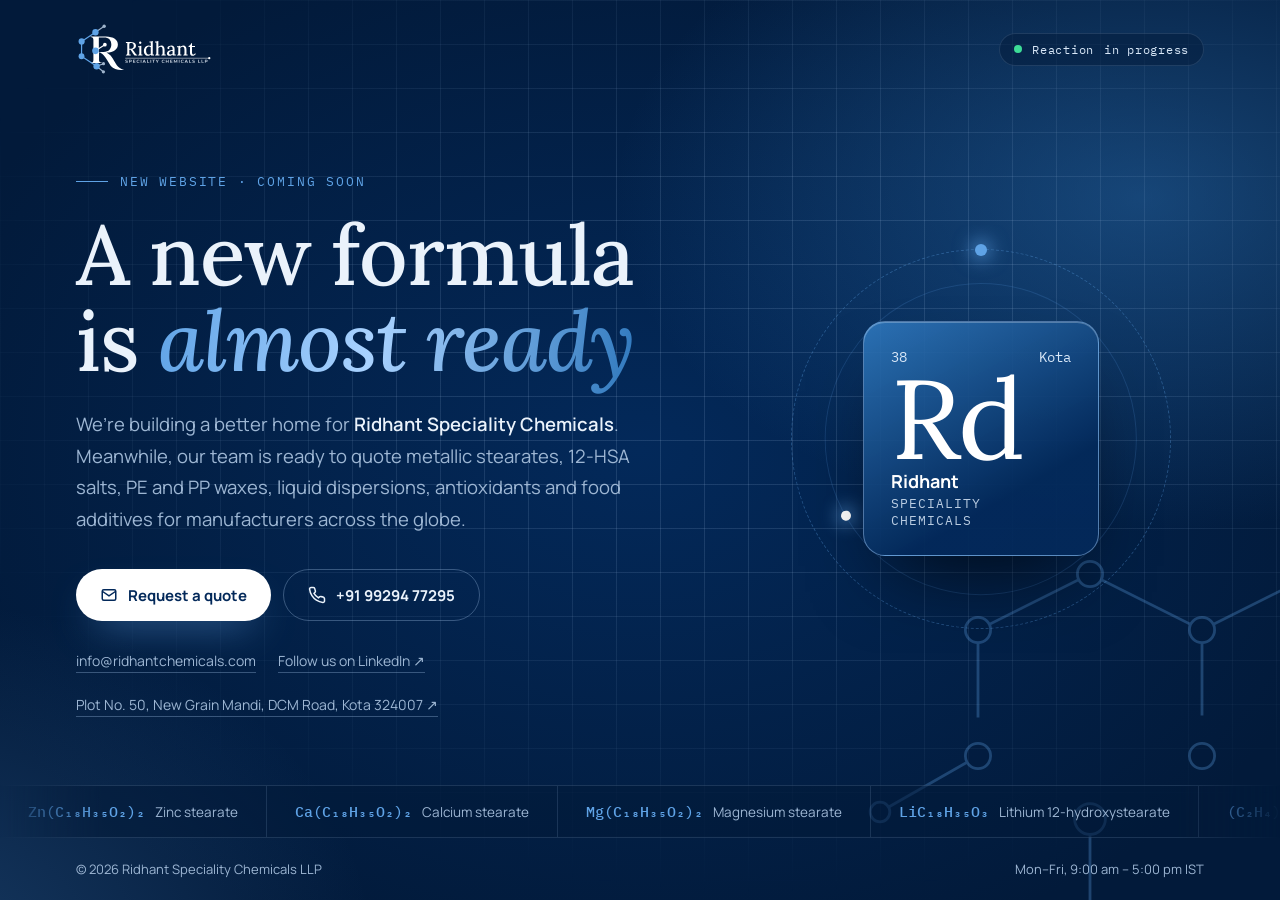
==== commit 5c46a2fc: "Small changes" ====
--- a/index.html
+++ b/index.html
@@ -235,7 +235,7 @@
     <span class="orbit"></span>
     <span class="orbit two"></span>
     <div class="element">
-      <div class="el-top"><span>33</span><span>Kota</span></div>
+      <div class="el-top"><span>38</span><span>Kota</span></div>
       <div>
         <div class="el-symbol">Rd</div>
         <div class="el-name">Ridhant</div>
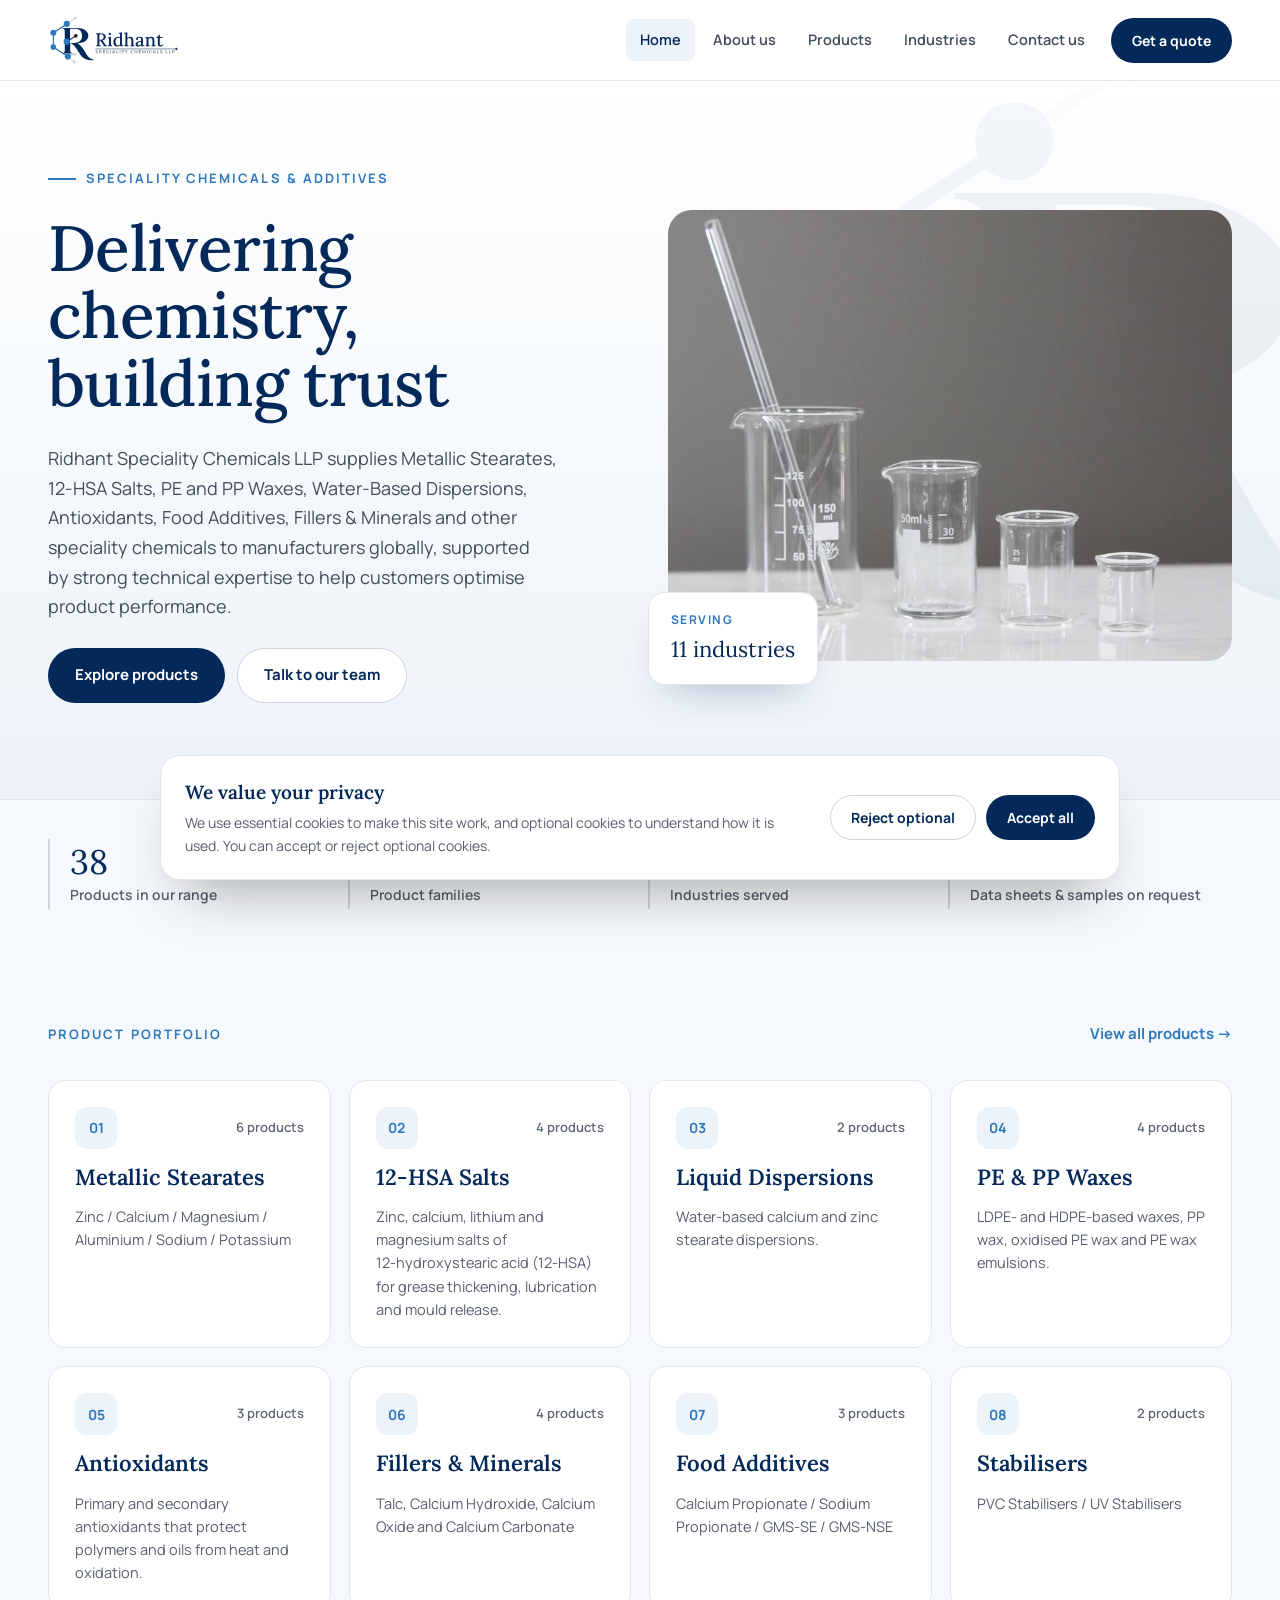
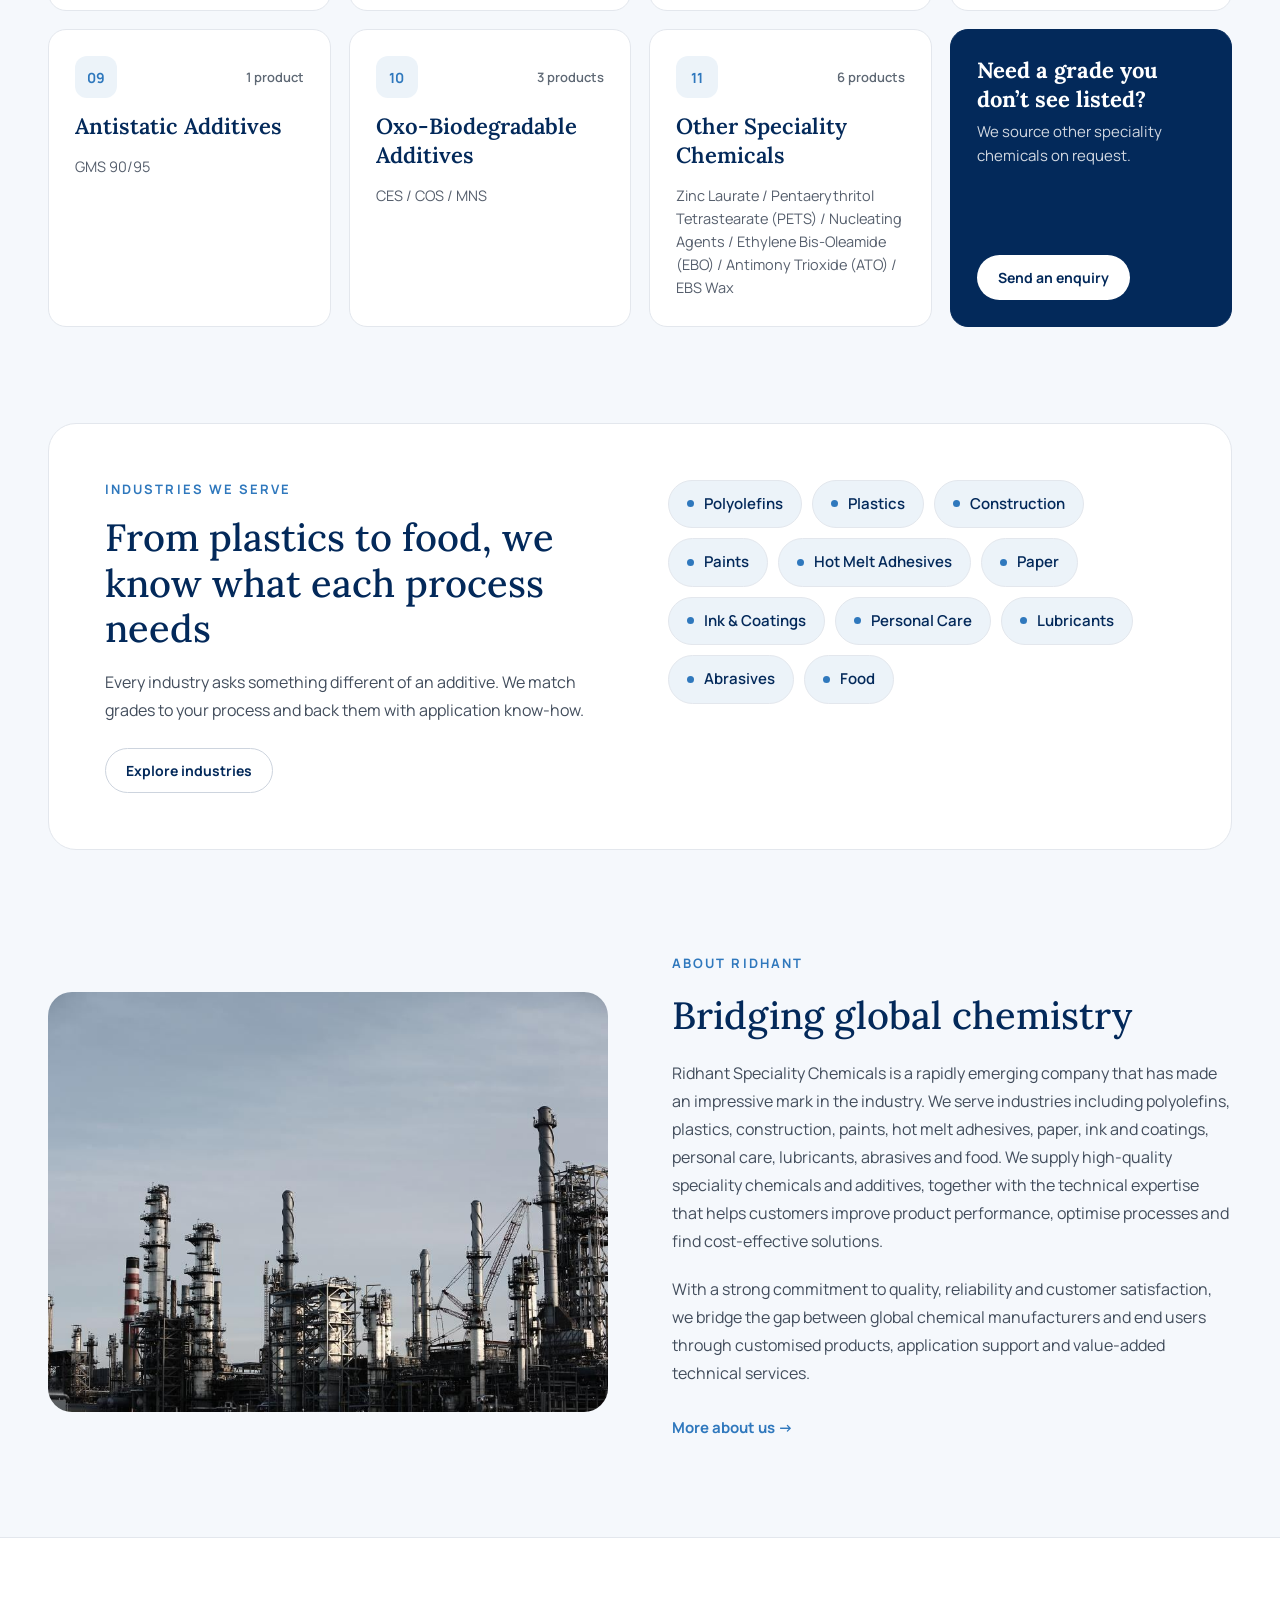
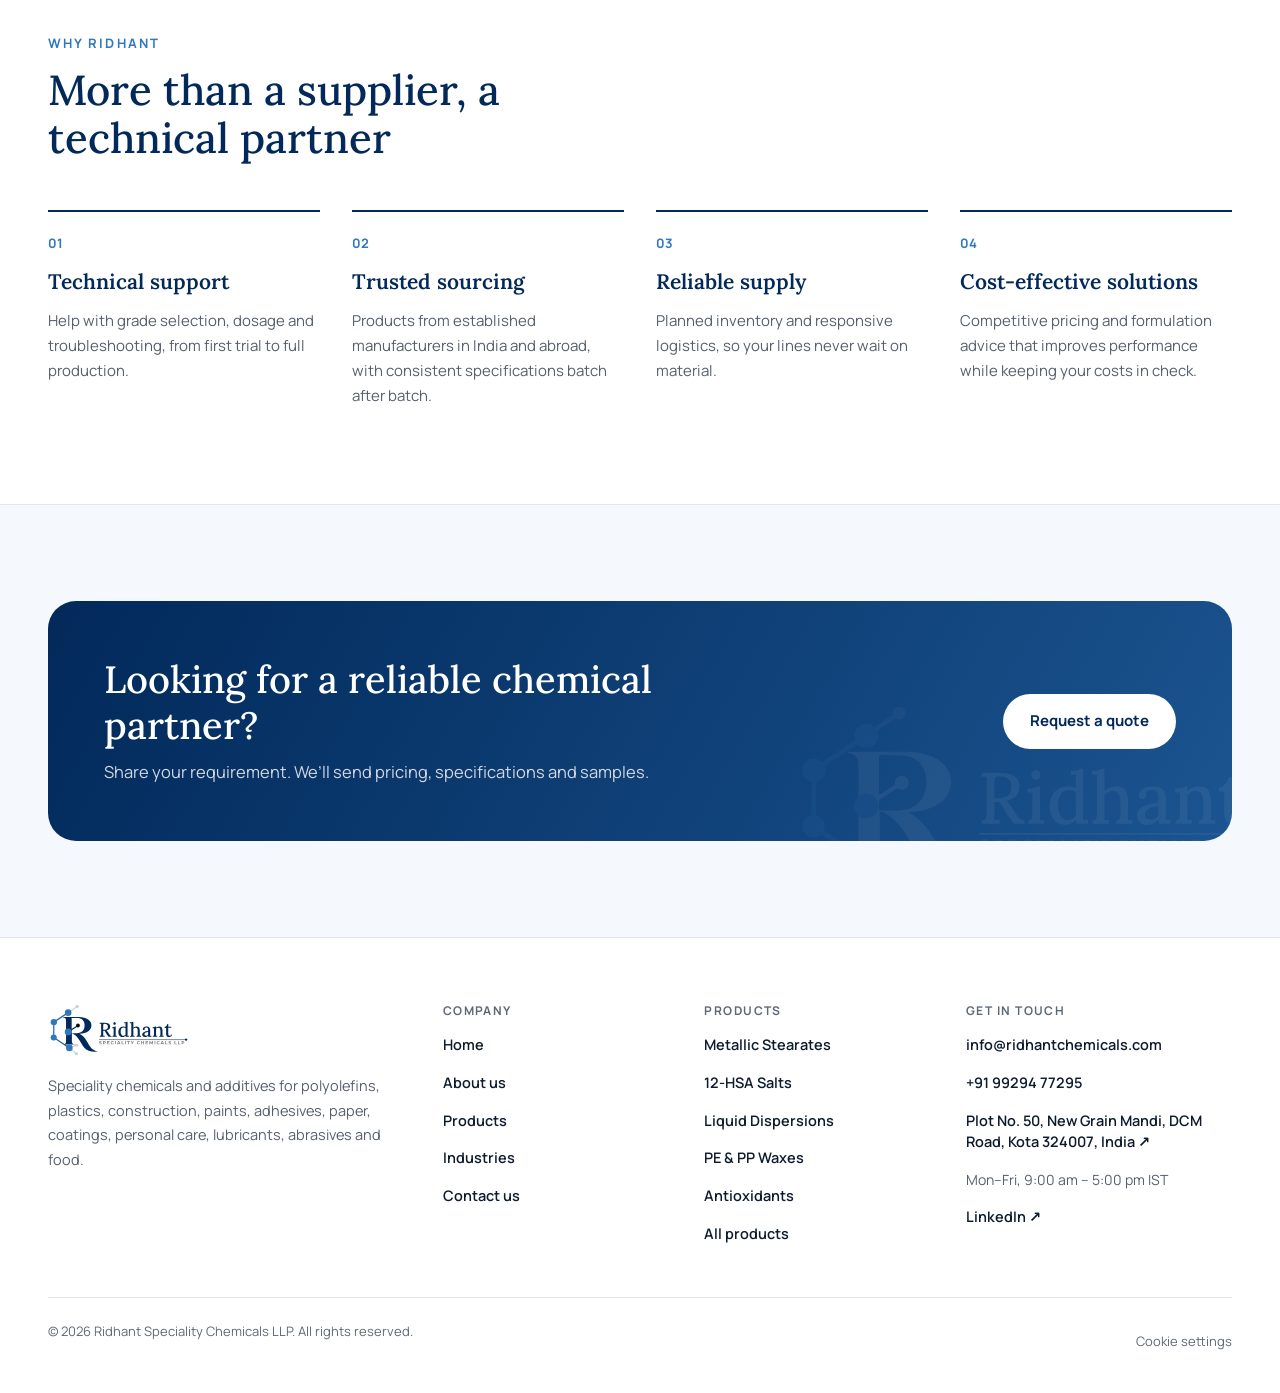
==== commit ec61985b: "Launch Day" ====
--- a/index.html
+++ b/index.html
@@ -2,32 +2,34 @@
 <html lang="en-IN">
 <head>
 <meta charset="utf-8">
-<meta name="viewport" content="width=device-width, initial-scale=1, viewport-fit=cover">
-<title>Ridhant Speciality Chemicals | New Website Coming Soon</title>
-<meta name="description" content="Ridhant Speciality Chemicals: metallic stearates, 12-HSA salts, PE &amp; PP waxes, antioxidants and stabilisers. New website coming soon.">
+<meta name="viewport" content="width=device-width, initial-scale=1">
+<title>Speciality Chemicals &amp; Additives Supplier, India | Ridhant</title>
+<meta name="description" content="Metallic stearates, 12-HSA salts, PE &amp; PP waxes, antioxidants, stabilisers, fillers, antistatic and oxo-biodegradable additives for manufacturers worldwide.">
 <link rel="canonical" href="https://ridhantchemicals.com/">
 <meta property="og:type" content="website">
 <meta property="og:site_name" content="Ridhant Speciality Chemicals">
 <meta property="og:locale" content="en_IN">
 <meta property="og:url" content="https://ridhantchemicals.com/">
-<meta property="og:title" content="Ridhant Speciality Chemicals | New Website Coming Soon">
-<meta property="og:description" content="A new formula is almost ready. Speciality chemicals and additives for manufacturers across the globe.">
+<meta property="og:title" content="Speciality Chemicals &amp; Additives Supplier, India | Ridhant">
+<meta property="og:description" content="Metallic stearates, 12-HSA salts, PE &amp; PP waxes, antioxidants, stabilisers, fillers, antistatic and oxo-biodegradable additives for manufacturers worldwide.">
 <meta property="og:image" content="https://ridhantchemicals.com/assets/img/og-image.jpg">
 <meta property="og:image:width" content="1200">
 <meta property="og:image:height" content="630">
 <meta property="og:image:alt" content="Ridhant Speciality Chemicals logo">
 <meta name="twitter:card" content="summary_large_image">
-<meta name="twitter:title" content="Ridhant Speciality Chemicals | New Website Coming Soon">
-<meta name="twitter:description" content="A new formula is almost ready. Speciality chemicals and additives for manufacturers across the globe.">
+<meta name="twitter:title" content="Speciality Chemicals &amp; Additives Supplier, India | Ridhant">
+<meta name="twitter:description" content="Metallic stearates, 12-HSA salts, PE &amp; PP waxes, antioxidants, stabilisers, fillers, antistatic and oxo-biodegradable additives for manufacturers worldwide.">
 <meta name="twitter:image" content="https://ridhantchemicals.com/assets/img/og-image.jpg">
-<meta name="theme-color" content="#021a3a">
+<meta name="theme-color" content="#03295A">
 <link rel="icon" href="assets/favicon/favicon.ico" sizes="any">
 <link rel="icon" href="assets/favicon/favicon.svg" type="image/svg+xml">
 <link rel="apple-touch-icon" href="assets/favicon/apple-touch-icon.png">
 <link rel="manifest" href="site.webmanifest">
 <link rel="preconnect" href="https://fonts.googleapis.com">
 <link rel="preconnect" href="https://fonts.gstatic.com" crossorigin>
-<link rel="stylesheet" href="https://fonts.googleapis.com/css2?family=IBM+Plex+Mono:wght@400;500&family=Lora:ital,wght@0,500;1,500&family=Manrope:wght@400;600;700&display=swap">
+<link rel="stylesheet" href="https://fonts.googleapis.com/css2?family=Lora:wght@500;600&family=Manrope:wght@400;500;600;700&display=swap">
+<link rel="preload" as="image" href="assets/img/hero-lab.jpg" fetchpriority="high">
+<link rel="stylesheet" href="assets/css/styles.css">
 <script type="application/ld+json">
 {
  "@context": "https://schema.org",
@@ -36,247 +38,320 @@
    "@type": "Organization",
    "@id": "https://ridhantchemicals.com/#organization",
    "name": "Ridhant Speciality Chemicals LLP",
+   "alternateName": "Ridhant Speciality Chemicals",
    "url": "https://ridhantchemicals.com/",
    "logo": "https://ridhantchemicals.com/assets/img/ridhant-logo-512.png",
+   "image": "https://ridhantchemicals.com/assets/img/og-image.jpg",
+   "description": "Rapidly emerging speciality chemicals company supplying metallic stearates, 12-HSA salts, PE and PP waxes, dispersions, antioxidants, fillers, food additives, stabilisers, antistatic and oxo-biodegradable additives to manufacturers across the globe.",
    "email": "info@ridhantchemicals.com",
    "telephone": "+91-99294-77295",
-   "address": { "@type": "PostalAddress", "streetAddress": "Plot No. 50, New Grain Mandi, DCM Road", "addressLocality": "Kota", "addressRegion": "Rajasthan", "postalCode": "324007", "addressCountry": "IN" },
-   "location": { "@type": "Place", "geo": { "@type": "GeoCoordinates", "latitude": 25.1655375, "longitude": 75.8572031 }, "hasMap": "https://maps.app.goo.gl/4vucG1acEwjMCmqj7" },
-   "sameAs": ["https://www.linkedin.com/company/115303943/"]
+   "address": {
+    "@type": "PostalAddress",
+    "streetAddress": "Plot No. 50, New Grain Mandi, DCM Road",
+    "addressLocality": "Kota",
+    "postalCode": "324007",
+    "addressRegion": "Rajasthan",
+    "addressCountry": "IN"
+   },
+   "location": {
+    "@type": "Place",
+    "geo": {
+     "@type": "GeoCoordinates",
+     "latitude": 25.1655375,
+     "longitude": 75.8572031
+    },
+    "hasMap": "https://maps.app.goo.gl/4vucG1acEwjMCmqj7"
+   },
+   "areaServed": "Worldwide",
+   "sameAs": [
+    "https://www.linkedin.com/company/115303943/"
+   ],
+   "contactPoint": {
+    "@type": "ContactPoint",
+    "contactType": "sales",
+    "email": "info@ridhantchemicals.com",
+    "telephone": "+91-99294-77295",
+    "areaServed": "Worldwide",
+    "availableLanguage": [
+     "en"
+    ],
+    "hoursAvailable": {
+     "@type": "OpeningHoursSpecification",
+     "dayOfWeek": [
+      "Monday",
+      "Tuesday",
+      "Wednesday",
+      "Thursday",
+      "Friday"
+     ],
+     "opens": "09:00",
+     "closes": "17:00"
+    }
+   },
+   "knowsAbout": [
+    "Metallic stearates",
+    "Zinc stearate",
+    "Calcium stearate",
+    "12-hydroxystearate salts",
+    "PE wax",
+    "PP wax",
+    "Stearate dispersions",
+    "Polymer antioxidants",
+    "Fillers and minerals",
+    "Calcium carbonate",
+    "Food additives",
+    "PVC stabilisers",
+    "UV stabilisers",
+    "Antistatic additives",
+    "Glycerol monostearate",
+    "Oxo-biodegradable additives",
+    "Hot melt adhesive additives"
+   ]
+  },
+  {
+   "@type": "WebSite",
+   "@id": "https://ridhantchemicals.com/#website",
+   "url": "https://ridhantchemicals.com/",
+   "name": "Ridhant Speciality Chemicals",
+   "publisher": {
+    "@id": "https://ridhantchemicals.com/#organization"
+   },
+   "inLanguage": "en-IN"
   },
   {
    "@type": "WebPage",
    "@id": "https://ridhantchemicals.com/#webpage",
    "url": "https://ridhantchemicals.com/",
-   "name": "Ridhant Speciality Chemicals | New Website Coming Soon",
-   "about": { "@id": "https://ridhantchemicals.com/#organization" }
+   "name": "Speciality Chemicals & Additives Supplier, India | Ridhant",
+   "isPartOf": {
+    "@id": "https://ridhantchemicals.com/#website"
+   },
+   "about": {
+    "@id": "https://ridhantchemicals.com/#organization"
+   }
   }
  ]
 }
 </script>
-<style>
-  :root {
-    --navy-900:#021a3a; --navy:#03295A; --blue:#2F78BD; --sky:#5FA3E6; --ice:#d9e8f8;
-    --text:#eaf2fb; --muted:#9db6d3; --line:rgba(159,190,226,.16);
-    --serif:'Lora', Georgia, serif; --sans:'Manrope', system-ui, sans-serif; --mono:'IBM Plex Mono', ui-monospace, monospace;
-    --gutter:clamp(16px, 5vw, 56px);
-  }
-  *, *::before, *::after { box-sizing:border-box; }
-  html, body { margin:0; }
-  html { overflow-x:clip; }
-  body {
-    min-height:100vh; min-height:100svh;
-    display:flex; flex-direction:column;
-    background:var(--navy-900); color:var(--text); font-family:var(--sans);
-    -webkit-font-smoothing:antialiased; overflow-x:hidden;
-  }
-  a { color:inherit; }
-  :focus-visible { outline:2px solid var(--sky); outline-offset:3px; border-radius:6px; }
-
-  /* Atmosphere: glow blobs + blueprint grid + grain */
-  .bg { position:fixed; inset:0; z-index:0; pointer-events:none; overflow:hidden; }
-  .bg::before {
-    content:""; position:absolute; inset:-20%;
-    background:
-      radial-gradient(42% 38% at 78% 30%, rgba(47,120,189,.45), transparent 70%),
-      radial-gradient(36% 40% at 10% 90%, rgba(95,163,230,.22), transparent 70%),
-      radial-gradient(60% 60% at 50% 50%, #03295A 0%, var(--navy-900) 70%);
-    animation:drift 18s ease-in-out infinite alternate;
-  }
-  .bg::after {
-    content:""; position:absolute; inset:0;
-    background-image:
-      linear-gradient(var(--line) 1px, transparent 1px),
-      linear-gradient(90deg, var(--line) 1px, transparent 1px);
-    background-size:44px 44px;
-    -webkit-mask-image:radial-gradient(ellipse 80% 70% at 60% 40%, #000 30%, transparent 85%);
-            mask-image:radial-gradient(ellipse 80% 70% at 60% 40%, #000 30%, transparent 85%);
-  }
-  @keyframes drift { to { transform:translate3d(-4%, 3%, 0) scale(1.06); } }
-
-  .molecule { position:absolute; right:-90px; bottom:-150px; width:min(560px, 80vw); opacity:.3; }
-  .molecule .bond { stroke:var(--sky); stroke-width:2; fill:none; stroke-dasharray:240; stroke-dashoffset:240; animation:draw 2.4s ease-out forwards; }
-  .molecule .atom { fill:var(--navy-900); stroke:var(--sky); stroke-width:2; transform-box:fill-box; transform-origin:center; animation:pulse 4s ease-in-out infinite; }
-  .molecule .atom:nth-of-type(2n) { animation-delay:-1.3s; }
-  .molecule .atom:nth-of-type(3n) { animation-delay:-2.6s; }
-  @keyframes draw { to { stroke-dashoffset:0; } }
-  @keyframes pulse { 50% { transform:scale(1.25); fill:var(--blue); } }
-
-  /* Layout */
-  .wrap { position:relative; z-index:1; width:100%; max-width:1240px; margin:0 auto; padding:0 var(--gutter); }
-  header.wrap { display:flex; align-items:center; justify-content:space-between; gap:16px; padding-top:max(22px, env(safe-area-inset-top)); }
-  .logo img { display:block; height:clamp(40px, 7vw, 54px); width:auto; }
-  .status { display:inline-flex; align-items:center; gap:10px; padding:8px 14px; border:1px solid var(--line); border-radius:999px; font-family:var(--mono); font-size:12px; letter-spacing:.06em; color:var(--ice); background:rgba(2,26,58,.5); white-space:nowrap; }
-  .status i { width:8px; height:8px; border-radius:50%; background:#3ddc97; box-shadow:0 0 0 0 rgba(61,220,151,.6); animation:ping 2s infinite; }
-  @media (max-width:400px) { .status { padding:7px 11px; font-size:12px; } .status .long { display:none; } }
-  @keyframes ping { 70% { box-shadow:0 0 0 10px rgba(61,220,151,0); } 100% { box-shadow:0 0 0 0 rgba(61,220,151,0); } }
-
-  main.wrap { flex:1; display:grid; grid-template-columns:1fr; gap:48px; align-items:center; padding-top:clamp(40px, 8vh, 96px); padding-bottom:56px; }
-  @media (min-width:900px) { main.wrap { grid-template-columns:1.25fr .9fr; gap:64px; } }
-
-  .eyebrow { font-family:var(--mono); font-size:13px; letter-spacing:.14em; text-transform:uppercase; color:var(--sky); display:flex; align-items:center; gap:12px; }
-  .eyebrow::before { content:""; width:32px; height:1px; background:var(--sky); }
-  h1 { margin:22px 0 0; font-family:var(--serif); font-weight:500; font-size:clamp(40px, 7.4vw, 84px); line-height:1.02; letter-spacing:-.015em; text-wrap:balance; }
-  h1 em { font-style:italic; color:transparent; background:linear-gradient(100deg, var(--sky), #a9d2ff 45%, var(--blue)); -webkit-background-clip:text; background-clip:text; }
-  .lead { margin:26px 0 0; max-width:560px; font-size:clamp(16px, 2.2vw, 18.5px); line-height:1.7; color:var(--muted); }
-  .lead strong { color:var(--text); font-weight:600; }
-
-  .actions { margin-top:34px; display:flex; flex-wrap:wrap; gap:12px; }
-  .btn { display:inline-flex; align-items:center; justify-content:center; gap:10px; min-height:52px; padding:0 24px; border-radius:999px; font-weight:700; font-size:15px; text-decoration:none; transition:transform .2s, background .2s, border-color .2s, color .2s; }
-  .btn svg { width:18px; height:18px; flex:none; }
-  .btn-main { background:#fff; color:var(--navy); box-shadow:0 18px 40px -18px rgba(95,163,230,.8); }
-  .btn-main:hover { background:var(--ice); transform:translateY(-2px); }
-  .btn-ghost { border:1.5px solid rgba(159,190,226,.35); color:var(--text); }
-  .btn-ghost:hover { border-color:var(--sky); color:#fff; transform:translateY(-2px); }
-  @media (max-width:480px) {
-    .actions .btn { flex:1 1 100%; }
-    .meta { flex-direction:column; align-items:flex-start; gap:0; }
-    .molecule { opacity:.16; }
-  }
-
-  .meta { margin-top:18px; display:flex; flex-wrap:wrap; gap:10px 22px; font-size:14px; color:var(--muted); }
-  .meta a { display:inline-block; padding-top:12px; text-decoration:none; border-bottom:1px solid rgba(159,190,226,.35); padding-bottom:2px; }
-  .meta span { padding-top:12px; padding-bottom:3px; }
-  .meta a:hover { color:#fff; border-color:var(--sky); }
-
-  /* Signature: periodic-table tile with orbiting electrons */
-  .element-stage { position:relative; overflow:clip; overflow-clip-margin:24px; justify-self:center; width:min(380px, 78vw); aspect-ratio:1; display:grid; place-items:center; }
-  .orbit { position:absolute; inset:0; border:1px dashed rgba(95,163,230,.35); border-radius:50%; animation:spin 22s linear infinite; }
-  .orbit.two { inset:9%; transform:rotate(60deg); animation-duration:15s; animation-direction:reverse; border-style:solid; border-color:rgba(95,163,230,.18); }
-  .orbit::before { content:""; position:absolute; top:-6px; left:50%; width:12px; height:12px; margin-left:-6px; border-radius:50%; background:var(--sky); box-shadow:0 0 18px 4px rgba(95,163,230,.7); }
-  .orbit.two::before { top:auto; bottom:-5px; width:10px; height:10px; background:#fff; }
-  @keyframes spin { to { transform:rotate(360deg); } }
-  .orbit.two { animation-name:spin2; }
-  @keyframes spin2 { from { transform:rotate(60deg); } to { transform:rotate(-300deg); } }
-
-  .element {
-    position:relative; width:62%; aspect-ratio:1; padding:7%;
-    display:flex; flex-direction:column; justify-content:space-between;
-    border-radius:22px; background:linear-gradient(150deg, rgba(47,120,189,.9), rgba(3,41,90,.95) 70%);
-    border:1px solid rgba(169,210,255,.45);
-    box-shadow:0 40px 80px -30px rgba(0,0,0,.7), inset 0 1px 0 rgba(255,255,255,.25);
-    animation:float 6s ease-in-out infinite;
-  }
-  @keyframes float { 50% { transform:translateY(-10px) rotate(-1.5deg); } }
-  .el-top { display:flex; justify-content:space-between; font-family:var(--mono); font-size:clamp(12px, 2.8vw, 14px); color:var(--ice); }
-  .el-symbol { font-family:var(--serif); font-size:clamp(64px, 17vw, 112px); line-height:.9; color:#fff; letter-spacing:-.02em; }
-  .el-name { font-weight:700; font-size:clamp(14px, 3.4vw, 18px); color:#fff; }
-  .el-sub { font-family:var(--mono); font-size:clamp(12px, 2.6vw, 13px); letter-spacing:.08em; text-transform:uppercase; color:var(--ice); opacity:.85; }
-
-  /* Formula ticker */
-  .ticker { position:relative; z-index:1; border-top:1px solid var(--line); border-bottom:1px solid var(--line); background:rgba(2,26,58,.55); overflow:hidden; -webkit-mask-image:linear-gradient(90deg, transparent, #000 8%, #000 92%, transparent); mask-image:linear-gradient(90deg, transparent, #000 8%, #000 92%, transparent); }
-  .ticker-track { display:flex; width:max-content; animation:scroll 48s linear infinite; }
-  .ticker:hover .ticker-track { animation-play-state:paused; }
-  .ticker ul { display:flex; margin:0; padding:0; list-style:none; }
-  .ticker li { display:flex; align-items:baseline; gap:10px; padding:16px 28px; white-space:nowrap; border-right:1px solid var(--line); }
-  .ticker b { font-family:var(--mono); font-weight:500; font-size:15px; color:var(--sky); }
-  .ticker span { font-size:13.5px; color:var(--muted); }
-  @keyframes scroll { to { transform:translateX(-50%); } }
-
-  footer.wrap { display:flex; flex-wrap:wrap; justify-content:space-between; gap:8px 24px; padding-top:22px; padding-bottom:max(22px, env(safe-area-inset-bottom)); font-size:13px; color:var(--muted); }
-
-  /* Load-in */
-  .rise { opacity:0; transform:translateY(18px); animation:rise .9s cubic-bezier(.2,.7,.2,1) forwards; }
-  .d1 { animation-delay:.1s } .d2 { animation-delay:.22s } .d3 { animation-delay:.34s } .d4 { animation-delay:.46s } .d5 { animation-delay:.58s }
-  @keyframes rise { to { opacity:1; transform:none; } }
-
-  @media (prefers-reduced-motion: reduce) {
-    *, *::before, *::after { animation:none !important; transition:none !important; }
-    .rise { opacity:1; transform:none; }
-    .molecule .bond { stroke-dashoffset:0; }
-    .ticker-track { flex-wrap:wrap; width:auto; }
-    .ticker-track ul[aria-hidden] { display:none; }
-    .ticker ul { flex-wrap:wrap; }
-  }
-</style>
 </head>
 <body>
-<div class="bg" aria-hidden="true">
-  <svg class="molecule" viewBox="0 0 400 360">
-    <path class="bond" d="M120 60 L200 20 L280 60 L280 150 L200 195 L120 150 Z"/>
-    <path class="bond" d="M200 195 L200 285 L270 330 M200 285 L130 330 M280 60 L350 25 M120 150 L50 190"/>
-    <circle class="atom" cx="120" cy="60" r="9"/><circle class="atom" cx="200" cy="20" r="9"/>
-    <circle class="atom" cx="280" cy="60" r="9"/><circle class="atom" cx="280" cy="150" r="9"/>
-    <circle class="atom" cx="200" cy="195" r="11"/><circle class="atom" cx="120" cy="150" r="9"/>
-    <circle class="atom" cx="200" cy="285" r="9"/><circle class="atom" cx="270" cy="330" r="7"/>
-    <circle class="atom" cx="130" cy="330" r="7"/><circle class="atom" cx="350" cy="25" r="7"/>
-    <circle class="atom" cx="50" cy="190" r="7"/>
-  </svg>
-</div>
-
-<header class="wrap">
-  <a class="logo rise" href="./" aria-label="Ridhant Speciality Chemicals"><img src="assets/img/logo-white.svg" alt="Ridhant Speciality Chemicals LLP" width="137" height="54"></a>
-  <span class="status rise d1"><i aria-hidden="true"></i><span class="long">Reaction </span>in progress</span>
+<a class="skip-link" href="#main">Skip to content</a>
+<header class="site-header">
+  <div class="container header-inner">
+    <a href="index.html" class="brand" aria-label="Ridhant Speciality Chemicals – Home"><img src="assets/img/ridhant-logo-horizontal.svg" alt="Ridhant Speciality Chemicals LLP" width="140" height="55"></a>
+    <button class="nav-toggle" aria-label="Open menu" aria-expanded="false" aria-controls="site-nav"><span></span><span></span><span></span></button>
+    <nav class="site-nav" id="site-nav" aria-label="Main">
+      <a href="index.html" class="active" aria-current="page">Home</a>
+      <a href="about.html">About us</a>
+      <a href="products.html">Products</a>
+      <a href="industries.html">Industries</a>
+      <a href="contact.html">Contact us</a>
+      <a href="mailto:info@ridhantchemicals.com?subject=Quote%20request%20-%20Ridhant%20Speciality%20Chemicals" class="btn btn-primary btn-sm">Get a quote</a>
+    </nav>
+  </div>
 </header>
-
-<main class="wrap">
-  <section>
-    <p class="eyebrow rise d1">New website · coming soon</p>
-    <h1 class="rise d2">A new formula is <em>almost ready</em></h1>
-    <p class="lead rise d3">We’re building a better home for <strong>Ridhant Speciality Chemicals</strong>. Meanwhile, our team is ready to quote metallic stearates, 12-HSA salts, PE and PP waxes, liquid dispersions, antioxidants and food additives for manufacturers across the globe.</p>
-    <div class="actions rise d4">
-      <a class="btn btn-main" href="mailto:info@ridhantchemicals.com?subject=Quote%20request%20-%20Ridhant%20Speciality%20Chemicals">
-        <svg viewBox="0 0 24 24" fill="none" stroke="currentColor" stroke-width="2" aria-hidden="true"><rect x="3" y="5" width="18" height="14" rx="2"/><path d="m3 7 9 6 9-6"/></svg>
-        Request a quote
-      </a>
-      <a class="btn btn-ghost" href="tel:+919929477295">
-        <svg viewBox="0 0 24 24" fill="none" stroke="currentColor" stroke-width="2" aria-hidden="true"><path d="M22 16.9v3a2 2 0 0 1-2.2 2 19.8 19.8 0 0 1-8.6-3.1 19.5 19.5 0 0 1-6-6A19.8 19.8 0 0 1 2.1 4.2 2 2 0 0 1 4.1 2h3a2 2 0 0 1 2 1.7c.1.9.4 1.8.7 2.7a2 2 0 0 1-.5 2.1L8 9.8a16 16 0 0 0 6 6l1.3-1.3a2 2 0 0 1 2.1-.4c.9.3 1.8.6 2.7.7a2 2 0 0 1 1.7 2z"/></svg>
-        +91 99294 77295
-      </a>
-    </div>
-    <div class="meta rise d5">
-      <a href="mailto:info@ridhantchemicals.com">info@ridhantchemicals.com</a>
-      <a href="https://www.linkedin.com/company/115303943/" target="_blank" rel="noopener">Follow us on LinkedIn ↗</a>
-      <a href="https://maps.app.goo.gl/4vucG1acEwjMCmqj7" target="_blank" rel="noopener">Plot No. 50, New Grain Mandi, DCM Road, Kota 324007 ↗</a>
-    </div>
-  </section>
-
-  <div class="element-stage rise d3" aria-hidden="true">
-    <span class="orbit"></span>
-    <span class="orbit two"></span>
-    <div class="element">
-      <div class="el-top"><span>38</span><span>Kota</span></div>
-      <div>
-        <div class="el-symbol">Rd</div>
-        <div class="el-name">Ridhant</div>
-      </div>
-      <div class="el-sub">Speciality Chemicals</div>
-    </div>
+<main id="main">
+  <section class="home-hero">
+    <img src="assets/img/brandmark.svg" alt="" class="hero-watermark">
+    <div class="container hero-grid">
+      <div class="stack-26">
+        <span class="eyebrow eyebrow-rule">Speciality chemicals &amp; additives</span>
+        <h1 class="h-hero">Delivering chemistry, building trust</h1>
+        <p class="lead">Ridhant Speciality Chemicals LLP supplies Metallic Stearates, 12‑HSA Salts, PE and PP Waxes, Water-Based Dispersions, Antioxidants, Food Additives, Fillers &amp; Minerals and other speciality chemicals to manufacturers globally, supported by strong technical expertise to help customers optimise product performance.</p>
+        <div class="btn-row">
+          <a href="products.html" class="btn btn-primary">Explore products</a>
+          <a href="contact.html" class="btn btn-outline">Talk to our team</a>
+        </div>
+      </div>
+      <div class="hero-media">
+        <img src="assets/img/hero-lab.jpg" alt="Laboratory beakers and glassware" class="hero-img" width="1024" height="683" fetchpriority="high">
+        <div class="hero-badge"><span class="label-acc">Serving</span><span class="badge-big">11 industries</span></div>
+      </div>
+    </div>
+  </section>
+
+  <section class="container stat-strip" aria-label="At a glance">
+    <div class="stat"><span class="stat-num">38</span><span class="stat-label">Products in our range</span></div>
+    <div class="stat"><span class="stat-num">11</span><span class="stat-label">Product families</span></div>
+    <div class="stat"><span class="stat-num">11</span><span class="stat-label">Industries served</span></div>
+    <div class="stat"><span class="stat-num">TDS</span><span class="stat-label">Data sheets &amp; samples on request</span></div>
+  </section>
+
+  <section class="container section">
+    <div class="section-head">
+      <h2 class="eyebrow">Product portfolio</h2>
+      <a href="products.html" class="text-link">View all products →</a>
+    </div>
+    <div class="card-grid">
+      <a href="products.html?cat=stearates" class="card cat-card">
+        <div class="cat-top"><span class="num-badge">01</span><span class="cat-count">6 products</span></div>
+        <h3 class="cat-name">Metallic Stearates</h3>
+        <p class="cat-desc">Zinc / Calcium / Magnesium / Aluminium / Sodium / Potassium</p>
+      </a>
+      <a href="products.html?cat=hsa" class="card cat-card">
+        <div class="cat-top"><span class="num-badge">02</span><span class="cat-count">4 products</span></div>
+        <h3 class="cat-name">12-HSA Salts</h3>
+        <p class="cat-desc">Zinc, calcium, lithium and magnesium salts of 12‑hydroxystearic acid (12‑HSA) for grease thickening, lubrication and mould release.</p>
+      </a>
+      <a href="products.html?cat=dispersions" class="card cat-card">
+        <div class="cat-top"><span class="num-badge">03</span><span class="cat-count">2 products</span></div>
+        <h3 class="cat-name">Liquid Dispersions</h3>
+        <p class="cat-desc">Water-based calcium and zinc stearate dispersions.</p>
+      </a>
+      <a href="products.html?cat=waxes" class="card cat-card">
+        <div class="cat-top"><span class="num-badge">04</span><span class="cat-count">4 products</span></div>
+        <h3 class="cat-name">PE &amp; PP Waxes</h3>
+        <p class="cat-desc">LDPE- and HDPE-based waxes, PP wax, oxidised PE wax and PE wax emulsions.</p>
+      </a>
+      <a href="products.html?cat=antioxidants" class="card cat-card">
+        <div class="cat-top"><span class="num-badge">05</span><span class="cat-count">3 products</span></div>
+        <h3 class="cat-name">Antioxidants</h3>
+        <p class="cat-desc">Primary and secondary antioxidants that protect polymers and oils from heat and oxidation.</p>
+      </a>
+      <a href="products.html?cat=fillers" class="card cat-card">
+        <div class="cat-top"><span class="num-badge">06</span><span class="cat-count">4 products</span></div>
+        <h3 class="cat-name">Fillers &amp; Minerals</h3>
+        <p class="cat-desc">Talc, Calcium Hydroxide, Calcium Oxide and Calcium Carbonate</p>
+      </a>
+      <a href="products.html?cat=food" class="card cat-card">
+        <div class="cat-top"><span class="num-badge">07</span><span class="cat-count">3 products</span></div>
+        <h3 class="cat-name">Food Additives</h3>
+        <p class="cat-desc">Calcium Propionate / Sodium Propionate / GMS‑SE / GMS‑NSE</p>
+      </a>
+      <a href="products.html?cat=stabilisers" class="card cat-card">
+        <div class="cat-top"><span class="num-badge">08</span><span class="cat-count">2 products</span></div>
+        <h3 class="cat-name">Stabilisers</h3>
+        <p class="cat-desc">PVC Stabilisers / UV Stabilisers</p>
+      </a>
+      <a href="products.html?cat=antistatic" class="card cat-card">
+        <div class="cat-top"><span class="num-badge">09</span><span class="cat-count">1 product</span></div>
+        <h3 class="cat-name">Antistatic Additives</h3>
+        <p class="cat-desc">GMS 90/95</p>
+      </a>
+      <a href="products.html?cat=oxo" class="card cat-card">
+        <div class="cat-top"><span class="num-badge">10</span><span class="cat-count">3 products</span></div>
+        <h3 class="cat-name">Oxo-Biodegradable Additives</h3>
+        <p class="cat-desc">CES / COS / MNS</p>
+      </a>
+      <a href="products.html?cat=other" class="card cat-card">
+        <div class="cat-top"><span class="num-badge">11</span><span class="cat-count">6 products</span></div>
+        <h3 class="cat-name">Other Speciality Chemicals</h3>
+        <p class="cat-desc">Zinc Laurate / Pentaerythritol Tetrastearate (PETS) / Nucleating Agents / Ethylene Bis-Oleamide (EBO) / Antimony Trioxide (ATO) / EBS Wax</p>
+      </a>
+      <div class="card card-dark other-additives">
+        <div class="other-text"><h3 class="card-dark-title">Need a grade you don’t see listed?</h3><p>We source other speciality chemicals on request.</p></div>
+        <a href="mailto:info@ridhantchemicals.com?subject=Enquiry%20-%20Other%20speciality%20additives" class="btn btn-light btn-sm">Send an enquiry</a>
+      </div>
+    </div>
+  </section>
+
+  <section class="container section-tight">
+    <div class="panel split">
+      <div class="stack-16">
+        <span class="eyebrow">Industries we serve</span>
+        <h2 class="h-sub">From plastics to food, we know what each process needs</h2>
+        <p class="body">Every industry asks something different of an additive. We match grades to your process and back them with application know-how.</p>
+        <a href="industries.html" class="btn btn-outline btn-sm">Explore industries</a>
+      </div>
+      <div class="pill-cloud">
+        <a class="pill" href="industries.html#ind-polyolefins">Polyolefins</a>
+        <a class="pill" href="industries.html#ind-plastics">Plastics</a>
+        <a class="pill" href="industries.html#ind-construction">Construction</a>
+        <a class="pill" href="industries.html#ind-paints">Paints</a>
+        <a class="pill" href="industries.html#ind-hot-melt-adhesives">Hot Melt Adhesives</a>
+        <a class="pill" href="industries.html#ind-paper">Paper</a>
+        <a class="pill" href="industries.html#ind-ink-coatings">Ink &amp; Coatings</a>
+        <a class="pill" href="industries.html#ind-personal-care">Personal Care</a>
+        <a class="pill" href="industries.html#ind-lubricants">Lubricants</a>
+        <a class="pill" href="industries.html#ind-abrasives">Abrasives</a>
+        <a class="pill" href="industries.html#ind-food">Food</a>
+      </div>
+    </div>
+  </section>
+
+  <section class="container section-bottom split-64 about-snippet">
+    <div class="media-43"><img src="assets/img/about-plant.jpg" alt="Chemical processing plant" width="960" height="640" loading="lazy"></div>
+    <div class="stack-20">
+      <span class="eyebrow">About Ridhant</span>
+      <h2 class="h-sub">Bridging global chemistry</h2>
+      <p class="body">Ridhant Speciality Chemicals is a rapidly emerging company that has made an impressive mark in the industry. We serve industries including polyolefins, plastics, construction, paints, hot melt adhesives, paper, ink and coatings, personal care, lubricants, abrasives and food. We supply high-quality speciality chemicals and additives, together with the technical expertise that helps customers improve product performance, optimise processes and find cost-effective solutions.</p>
+      <p class="body">With a strong commitment to quality, reliability and customer satisfaction, we bridge the gap between global chemical manufacturers and end users through customised products, application support and value-added technical services.</p>
+      <a href="about.html" class="text-link">More about us →</a>
+    </div>
+  </section>
+
+  <section class="band">
+    <div class="container section stack-48">
+      <div class="stack-12 narrow">
+        <span class="eyebrow">Why Ridhant</span>
+        <h2 class="h-section">More than a supplier, a technical partner</h2>
+      </div>
+      <div class="reason-grid">
+        <div class="reason"><span class="num">01</span><h3>Technical support</h3><p>Help with grade selection, dosage and troubleshooting, from first trial to full production.</p></div>
+        <div class="reason"><span class="num">02</span><h3>Trusted sourcing</h3><p>Products from established manufacturers in India and abroad, with consistent specifications batch after batch.</p></div>
+        <div class="reason"><span class="num">03</span><h3>Reliable supply</h3><p>Planned inventory and responsive logistics, so your lines never wait on material.</p></div>
+        <div class="reason"><span class="num">04</span><h3>Cost-effective solutions</h3><p>Competitive pricing and formulation advice that improves performance while keeping your costs in check.</p></div>
+      </div>
+    </div>
+  </section>
+  <div class="spacer-96"></div>
+  <section class="container cta-wrap">
+    <div class="cta-band">
+      <img src="assets/img/logo-white.svg" alt="" class="cta-watermark" width="520" height="204" loading="lazy">
+      <div class="cta-text">
+        <h2>Looking for a reliable chemical partner?</h2>
+        <p>Share your requirement. We’ll send pricing, specifications and samples.</p>
+      </div>
+      <a href="mailto:info@ridhantchemicals.com?subject=Quote%20request%20-%20Ridhant%20Speciality%20Chemicals" class="btn btn-light">Request a quote</a>
+    </div>
+  </section>
+</main>
+
+<footer class="site-footer">
+  <div class="container">
+    <div class="footer-grid">
+      <div class="footer-brand">
+        <img src="assets/img/ridhant-logo-horizontal.svg" alt="Ridhant Speciality Chemicals LLP" width="143" height="56" loading="lazy">
+        <p>Speciality chemicals and additives for polyolefins, plastics, construction, paints, adhesives, paper, coatings, personal care, lubricants, abrasives and food.</p>
+      </div>
+      <nav class="footer-col" aria-label="Company"><span class="label">Company</span>
+        <a href="index.html">Home</a>
+        <a href="about.html">About us</a>
+        <a href="products.html">Products</a>
+        <a href="industries.html">Industries</a>
+        <a href="contact.html">Contact us</a>
+      </nav>
+      <nav class="footer-col" aria-label="Products"><span class="label">Products</span>
+        <a href="products.html?cat=stearates">Metallic Stearates</a>
+        <a href="products.html?cat=hsa">12-HSA Salts</a>
+        <a href="products.html?cat=dispersions">Liquid Dispersions</a>
+        <a href="products.html?cat=waxes">PE &amp; PP Waxes</a>
+        <a href="products.html?cat=antioxidants">Antioxidants</a>
+        <a href="products.html">All products</a>
+      </nav>
+      <div class="footer-col"><span class="label">Get in touch</span>
+        <a href="mailto:info@ridhantchemicals.com">info@ridhantchemicals.com</a>
+        <a href="tel:+919929477295">+91 99294 77295</a>
+        <a href="https://maps.app.goo.gl/4vucG1acEwjMCmqj7" target="_blank" rel="noopener">Plot No. 50, New Grain Mandi, DCM Road, Kota 324007, India ↗</a>
+        <span class="muted">Mon–Fri, 9:00 am – 5:00 pm IST</span>
+        <a href="https://www.linkedin.com/company/115303943/" target="_blank" rel="noopener">LinkedIn ↗</a>
+      </div>
+    </div>
+    <div class="footer-bottom"><span>© <span data-year>2026</span> Ridhant Speciality Chemicals LLP. All rights reserved.</span><span class="footer-links"><button type="button" class="link-btn" data-cookie-settings>Cookie settings</button></span></div>
   </div>
-</main>
-
-<div class="ticker" role="region" aria-label="Some of the products we supply">
-  <div class="ticker-track">
-    <ul>
-      <li><b>Zn(C₁₈H₃₅O₂)₂</b><span>Zinc stearate</span></li>
-      <li><b>Ca(C₁₈H₃₅O₂)₂</b><span>Calcium stearate</span></li>
-      <li><b>Mg(C₁₈H₃₅O₂)₂</b><span>Magnesium stearate</span></li>
-      <li><b>LiC₁₈H₃₅O₃</b><span>Lithium 12-hydroxystearate</span></li>
-      <li><b>(C₂H₄)ₙ</b><span>PE wax</span></li>
-      <li><b>C₃₈H₇₆N₂O₂</b><span>EBS wax</span></li>
-      <li><b>C₂₁H₄₂O₄</b><span>Glycerol monostearate</span></li>
-      <li><b>Ca(C₃H₅O₂)₂</b><span>Calcium propionate</span></li>
-      <li><b>Mg₃Si₄O₁₀(OH)₂</b><span>Talc</span></li>
-      <li><b>CaO</b><span>Calcium oxide</span></li>
-    </ul>
-    <ul aria-hidden="true">
-      <li><b>Zn(C₁₈H₃₅O₂)₂</b><span>Zinc stearate</span></li>
-      <li><b>Ca(C₁₈H₃₅O₂)₂</b><span>Calcium stearate</span></li>
-      <li><b>Mg(C₁₈H₃₅O₂)₂</b><span>Magnesium stearate</span></li>
-      <li><b>LiC₁₈H₃₅O₃</b><span>Lithium 12-hydroxystearate</span></li>
-      <li><b>(C₂H₄)ₙ</b><span>PE wax</span></li>
-      <li><b>C₃₈H₇₆N₂O₂</b><span>EBS wax</span></li>
-      <li><b>C₂₁H₄₂O₄</b><span>Glycerol monostearate</span></li>
-      <li><b>Ca(C₃H₅O₂)₂</b><span>Calcium propionate</span></li>
-      <li><b>Mg₃Si₄O₁₀(OH)₂</b><span>Talc</span></li>
-      <li><b>CaO</b><span>Calcium oxide</span></li>
-    </ul>
+</footer>
+
+<div class="cookie-banner" role="dialog" aria-live="polite" aria-label="Cookie consent" hidden>
+  <div class="cookie-text">
+    <strong>We value your privacy</strong>
+    <p>We use essential cookies to make this site work, and optional cookies to understand how it is used. You can accept or reject optional cookies.</p>
+  </div>
+  <div class="cookie-actions">
+    <button type="button" class="btn btn-outline btn-sm" data-cookie="reject">Reject optional</button>
+    <button type="button" class="btn btn-primary btn-sm" data-cookie="accept">Accept all</button>
   </div>
 </div>
 
-<footer class="wrap">
-  <span>© 2026 Ridhant Speciality Chemicals LLP</span>
-  <span>Mon–Fri, 9:00 am – 5:00 pm IST</span>
-</footer>
+<script src="assets/js/main.js" defer></script>
 </body>
 </html>
--- a/assets/css/styles.css
+++ b/assets/css/styles.css
@@ -0,0 +1,291 @@
+/* =========================================================
+   Ridhant Speciality Chemicals – site styles
+   Brand colours come from the logo: navy #03295A, blue #2F78BD.
+   Every other colour is derived from the four tokens below.
+   ========================================================= */
+
+:root {
+  --pri:#03295A; --acc:#2F78BD; --bg:#f5f8fc; --ink:#0d1b2e;
+  --surf:#ffffff;
+  --pri2:  color-mix(in srgb, var(--pri) 45%, var(--acc));
+  --tint:  color-mix(in srgb, var(--acc) 9%,  #fff);
+  --soft:  color-mix(in srgb, var(--acc) 20%, #fff);
+  --line:  color-mix(in srgb, var(--pri) 11%, #fff);
+  --line2: color-mix(in srgb, var(--pri) 20%, #fff);
+  --hov:   color-mix(in srgb, var(--acc) 45%, #fff);
+  --onacc: color-mix(in srgb, var(--acc) 50%, #fff);
+  --onmut: color-mix(in srgb, var(--pri) 18%, #fff);
+  --chip:  color-mix(in srgb, var(--pri) 65%, var(--acc));
+  --mut1:  color-mix(in srgb, var(--ink) 78%, #fff);
+  --mut2:  color-mix(in srgb, var(--ink) 70%, #fff);
+  --mut3:  color-mix(in srgb, var(--ink) 66%, #fff);
+  --sh:    color-mix(in srgb, var(--pri) 35%, transparent);
+  --ring:  color-mix(in srgb, var(--acc) 14%, transparent);
+  --serif: 'Lora', Georgia, serif;
+  --sans:  'Manrope', system-ui, -apple-system, 'Segoe UI', sans-serif;
+  --max: 1240px;
+}
+
+*,*::before,*::after { box-sizing:border-box; }
+html { scroll-behavior:smooth; }
+body { margin:0; background:var(--bg); color:var(--ink); font-family:var(--sans); -webkit-font-smoothing:antialiased; line-height:1.5; }
+img { max-width:100%; display:block; }
+a { color:var(--acc); text-decoration:none; }
+a:hover { color:var(--pri); }
+button,input,select { font:inherit; }
+::selection { background:var(--soft); }
+:focus-visible { outline:2px solid var(--acc); outline-offset:2px; }
+h1,h2,h3,p { margin:0; }
+[hidden] { display:none !important; }
+.skip-link { position:absolute; left:16px; top:-60px; z-index:100; padding:10px 16px; border-radius:8px; background:var(--pri); color:#fff; font-weight:700; }
+.skip-link:focus { top:12px; color:#fff; }
+
+.container { max-width:var(--max); margin:0 auto; padding-left:28px; padding-right:28px; }
+@media (max-width:480px){ .container{ padding-left:20px; padding-right:20px; } }
+.stack-12,.stack-14,.stack-16,.stack-18,.stack-20,.stack-26,.stack-28,.stack-36,.stack-44,.stack-48 { display:flex; flex-direction:column; }
+.stack-12{gap:12px}.stack-14{gap:14px}.stack-16{gap:16px}.stack-18{gap:18px}.stack-20{gap:20px}.stack-26{gap:26px}.stack-28{gap:28px}.stack-36{gap:36px}.stack-44{gap:44px}.stack-48{gap:48px}
+.narrow { max-width:640px; }
+.spacer-96 { height:96px; }
+
+/* Type */
+.eyebrow { font-size:13px; font-weight:700; letter-spacing:.16em; text-transform:uppercase; color:var(--acc); }
+.eyebrow.on-dark { color:var(--onacc); }
+.eyebrow-rule { display:inline-flex; align-items:center; gap:10px; }
+.eyebrow-rule::before { content:""; width:28px; height:2px; background:var(--acc); }
+.h-hero { font-family:var(--serif); font-weight:500; font-size:clamp(40px,5.2vw,64px); line-height:1.06; letter-spacing:-.01em; color:var(--pri); text-wrap:balance; }
+.h-display { font-family:var(--serif); font-weight:500; font-size:clamp(36px,4.4vw,56px); line-height:1.1; color:var(--pri); max-width:820px; text-wrap:balance; }
+.h-section { font-family:var(--serif); font-weight:500; font-size:clamp(30px,3.4vw,42px); line-height:1.15; color:var(--pri); }
+.h-sub { font-family:var(--serif); font-weight:500; font-size:clamp(28px,3vw,38px); line-height:1.2; color:var(--pri); }
+.h-card { font-family:var(--serif); font-weight:600; font-size:26px; line-height:1.3; color:var(--pri); }
+.h-card.light { color:#fff; font-weight:500; font-size:28px; }
+.lead { max-width:680px; font-size:18px; line-height:1.65; color:var(--mut1); text-wrap:pretty; }
+.body { font-size:16px; line-height:1.75; color:var(--mut1); text-wrap:pretty; }
+.muted { color:var(--mut2); }
+.label { font-size:12px; font-weight:700; letter-spacing:.12em; text-transform:uppercase; color:var(--mut3); }
+.label-acc { font-size:12px; font-weight:700; letter-spacing:.12em; text-transform:uppercase; color:var(--acc); }
+.text-link { display:inline-block; padding:10px 0; font-weight:700; font-size:15px; color:var(--acc); }
+.text-link:hover { color:var(--pri); }
+
+/* Buttons */
+.btn { display:inline-flex; align-items:center; justify-content:center; gap:8px; padding:15px 26px; border-radius:999px; font-weight:700; font-size:15px; border:1.5px solid transparent; cursor:pointer; transition:background .15s, border-color .15s, color .15s; white-space:nowrap; }
+.btn-sm { padding:11px 20px; font-size:14px; }
+.btn-primary { background:var(--pri); color:#fff; }
+.btn-primary:hover { background:var(--acc); color:#fff; }
+.btn-outline { background:var(--surf); color:var(--pri); border-color:var(--line2); }
+.btn-outline:hover { border-color:var(--pri); color:var(--pri); }
+.btn-light { background:#fff; color:var(--pri); }
+.btn-light:hover { background:var(--soft); color:var(--pri); }
+.btn-row { display:flex; gap:12px; flex-wrap:wrap; }
+.link-btn { background:none; border:0; padding:10px 0; color:inherit; cursor:pointer; font-size:inherit; }
+.link-btn:hover { color:var(--acc); }
+
+/* Header */
+.site-header { position:sticky; top:0; z-index:40; background:rgba(255,255,255,.94); backdrop-filter:blur(10px); -webkit-backdrop-filter:blur(10px); border-bottom:1px solid var(--line); }
+.header-inner { display:flex; align-items:center; justify-content:space-between; gap:24px; padding-top:14px; padding-bottom:14px; }
+.brand img { height:52px; width:auto; }
+.site-nav { display:flex; align-items:center; gap:4px; }
+.site-nav a:not(.btn) { padding:10px 14px; border-radius:8px; font-size:14.5px; font-weight:600; color:var(--mut1); }
+.site-nav a:not(.btn):hover, .site-nav a.active { background:var(--tint); color:var(--pri); }
+.site-nav .btn { margin-left:8px; }
+.nav-toggle { display:none; width:44px; height:44px; border:1px solid var(--line); border-radius:10px; background:var(--surf); cursor:pointer; flex-direction:column; align-items:center; justify-content:center; gap:5px; }
+.nav-toggle span { width:20px; height:2px; background:var(--pri); border-radius:2px; transition:transform .2s, opacity .2s; }
+.nav-open .nav-toggle span:nth-child(1){ transform:translateY(7px) rotate(45deg); }
+.nav-open .nav-toggle span:nth-child(2){ opacity:0; }
+.nav-open .nav-toggle span:nth-child(3){ transform:translateY(-7px) rotate(-45deg); }
+@media (max-width: 980px) {
+  .nav-toggle { display:flex; }
+  .site-nav { display:none; position:absolute; left:0; right:0; top:100%; background:#fff; border-bottom:1px solid var(--line); flex-direction:column; align-items:stretch; padding:12px 20px 20px; box-shadow:0 20px 30px -20px var(--sh); }
+  .nav-open .site-nav { display:flex; }
+  .site-nav a:not(.btn) { padding:14px; }
+  .site-nav .btn { margin:10px 0 0; }
+}
+
+/* Heroes */
+.home-hero { position:relative; overflow:hidden; background:linear-gradient(180deg,#fff 0%,var(--tint) 100%); border-bottom:1px solid var(--line); }
+.hero-watermark { position:absolute; right:-120px; top:-60px; width:620px; opacity:.05; pointer-events:none; }
+.hero-grid { position:relative; display:grid; grid-template-columns:repeat(auto-fit,minmax(min(100%,460px),1fr)); gap:56px; align-items:center; padding-top:88px; padding-bottom:96px; }
+.hero-grid .lead { max-width:540px; }
+.hero-media { position:relative; aspect-ratio:5/4; }
+.hero-img { width:100%; height:100%; aspect-ratio:5/4; object-fit:cover; border-radius:24px; background:var(--tint); }
+.hero-badge { position:absolute; left:-20px; bottom:-24px; background:#fff; border:1px solid var(--line); border-radius:16px; padding:18px 22px; box-shadow:0 18px 40px -20px var(--sh); display:flex; flex-direction:column; gap:4px; }
+.badge-big { font-family:var(--serif); font-size:22px; color:var(--pri); }
+@media (max-width:560px){ .hero-badge{ left:12px; } }
+/* At-a-glance strip */
+.stat-strip { display:grid; grid-template-columns:repeat(4,1fr); margin-top:-1px; padding-top:40px; padding-bottom:8px; gap:16px; }
+.stat { display:flex; flex-direction:column; gap:4px; padding:4px 0 4px 20px; border-left:2px solid var(--line2); }
+.stat-num { font-family:var(--serif); font-size:34px; line-height:1.1; color:var(--pri); }
+.stat-label { font-size:14px; font-weight:600; color:var(--mut2); }
+@media (max-width:760px){ .stat-strip{ grid-template-columns:1fr 1fr; gap:24px 16px; } }
+.page-hero { background:linear-gradient(180deg,#fff 0%,var(--tint) 100%); border-bottom:1px solid var(--line); }
+.page-hero .container { padding-top:72px; padding-bottom:56px; }
+
+/* Sections */
+.section { padding-top:96px; padding-bottom:40px; }
+.band .section { padding-bottom:96px; }
+.section-tight { padding-top:56px; padding-bottom:96px; }
+.section-bottom { padding-bottom:96px; }
+.section-head { display:flex; justify-content:space-between; align-items:center; gap:24px; flex-wrap:wrap; margin-bottom:24px; }
+.section-head .stack-12 { max-width:620px; }
+.band { background:var(--surf); border-top:1px solid var(--line); border-bottom:1px solid var(--line); }
+.split-64.about-snippet { padding-top:8px; }
+.split-64 { display:grid; grid-template-columns:repeat(auto-fit,minmax(min(100%,440px),1fr)); gap:64px; align-items:center; padding-bottom:88px; padding-top:88px; }
+.two-col { display:grid; grid-template-columns:repeat(auto-fit,minmax(min(100%,400px),1fr)); gap:20px; }
+.media-43 { aspect-ratio:4/3; }
+.media-43 img { width:100%; height:100%; aspect-ratio:4/3; object-fit:cover; border-radius:24px; background:var(--tint); }
+
+/* Cards */
+.card { background:var(--surf); border:1px solid var(--line); border-radius:18px; }
+.card-grid { display:grid; grid-template-columns:repeat(auto-fill,minmax(min(100%,260px),1fr)); gap:18px; }
+.cat-card { display:flex; flex-direction:column; gap:14px; padding:26px; color:var(--ink); transition:border-color .2s, box-shadow .2s, transform .2s; }
+.cat-card:hover { border-color:var(--hov); box-shadow:0 18px 40px -24px var(--sh); transform:translateY(-2px); color:var(--ink); }
+.cat-top { display:flex; justify-content:space-between; align-items:center; }
+.num-badge { width:42px; height:42px; border-radius:12px; background:var(--tint); color:var(--acc); display:flex; align-items:center; justify-content:center; font-weight:700; font-size:14px; flex:none; }
+.cat-count { font-size:13px; font-weight:600; color:var(--mut3); }
+.cat-name { font-family:var(--serif); font-size:22px; font-weight:600; color:var(--pri); line-height:1.3; }
+.cat-desc { font-size:14.5px; line-height:1.6; color:var(--mut2); }
+.card-dark { background:var(--pri); border-color:var(--pri); color:#fff; padding:26px; display:flex; flex-direction:column; justify-content:space-between; gap:18px; }
+.card-dark-title { font-family:var(--serif); font-size:22px; line-height:1.3; }
+.card-dark .btn { align-self:flex-start; }
+.card-grid .card-dark { flex-direction:column; justify-content:space-between; }
+.card-grid .card-dark .btn { align-self:flex-start; }
+.other-additives { justify-content:space-between; }
+.other-text { display:flex; flex-direction:column; gap:6px; }
+.other-text p { font-size:15px; line-height:1.6; color:var(--onmut); }
+.section-products > .other-additives { flex-direction:row; flex-wrap:wrap; align-items:center; }
+.section-products > .other-additives .btn { align-self:center; }
+
+.panel { background:var(--surf); border:1px solid var(--line); border-radius:28px; padding:56px; }
+.split { display:grid; grid-template-columns:repeat(auto-fit,minmax(min(100%,420px),1fr)); gap:56px; align-items:start; }
+.split .btn { align-self:flex-start; margin-top:8px; }
+@media (max-width:640px){ .panel{ padding:32px 24px; } }
+.pill-cloud { display:flex; flex-wrap:wrap; gap:10px; }
+.pill { display:flex; align-items:center; gap:10px; padding:12px 18px; border-radius:999px; background:var(--tint); border:1px solid var(--line); color:var(--pri); font-weight:600; font-size:15px; }
+.pill::before { content:""; width:7px; height:7px; border-radius:50%; background:var(--acc); }
+.pill:hover { background:var(--pri); color:#fff; border-color:var(--pri); }
+.pill:hover::before { background:#fff; }
+
+.reason-grid { display:grid; grid-template-columns:repeat(auto-fit,minmax(240px,1fr)); gap:32px; }
+.reason { display:flex; flex-direction:column; gap:12px; padding-top:22px; border-top:2px solid var(--pri); }
+.reason .num { font-size:13px; font-weight:700; color:var(--acc); }
+.reason h3, .step h3 { font-family:var(--serif); font-size:21px; font-weight:600; color:var(--pri); }
+.reason p, .step p { font-size:15px; line-height:1.65; color:var(--mut2); }
+.step-grid { display:grid; grid-template-columns:repeat(auto-fit,minmax(260px,1fr)); gap:20px; }
+.step { padding:30px; border-radius:18px; background:var(--bg); border:1px solid var(--line); display:flex; flex-direction:column; gap:12px; }
+.step-num { font-family:var(--serif); font-size:40px; color:var(--acc); line-height:1; }
+
+.card-feature { padding:40px; border-radius:22px; background:var(--surf); border:1px solid var(--line); display:flex; flex-direction:column; gap:16px; }
+.card-feature.dark { background:var(--pri); border-color:var(--pri); color:#fff; }
+.card-feature .quote { font-family:var(--serif); font-size:24px; line-height:1.45; color:var(--pri); }
+.card-feature.dark .quote { color:#fff; }
+.on-dark-body { font-size:15.5px; line-height:1.7; color:var(--onmut); }
+.push { margin-top:auto; align-self:flex-start; }
+.dot-list { list-style:none; margin:0; padding:0; display:flex; flex-direction:column; gap:12px; }
+.dot-list li { display:flex; gap:12px; font-size:15px; line-height:1.6; color:var(--mut1); }
+.dot-list li::before { content:""; flex:none; margin-top:8px; width:8px; height:8px; border-radius:50%; background:var(--acc); }
+
+/* Products */
+.filter-row { margin-top:14px; display:flex; gap:12px; flex-wrap:wrap; align-items:center; }
+.input { padding:15px 20px; border-radius:999px; border:1.5px solid var(--line2); background:var(--surf); font-size:15px; color:var(--ink); outline:none; }
+.input:focus { border-color:var(--acc); box-shadow:0 0 0 4px var(--ring); }
+#product-search { flex:1 1 320px; max-width:520px; }
+.select { color:var(--pri); font-weight:600; cursor:pointer; -webkit-appearance:none; appearance:none; padding-right:46px; min-width:200px;
+  background-image:url("data:image/svg+xml,%3Csvg xmlns='http://www.w3.org/2000/svg' width='14' height='14' viewBox='0 0 24 24' fill='none' stroke='%2303295A' stroke-width='2.5' stroke-linecap='round' stroke-linejoin='round'%3E%3Cpath d='m6 9 6 6 6-6'/%3E%3C/svg%3E");
+  background-repeat:no-repeat; background-position:right 18px center; }
+.select:hover { border-color:var(--pri); }
+.select::-ms-expand { display:none; }
+@media (max-width:640px){ .filter-row .input { flex:1 1 100%; max-width:none; } }
+.section-products { padding-top:40px; padding-bottom:96px; display:flex; flex-direction:column; gap:28px; }
+.chip-row { display:flex; gap:8px; flex-wrap:wrap; }
+@media (max-width:640px){ .chip-row{ flex-wrap:nowrap; overflow-x:auto; margin:0 -20px; padding:2px 20px 6px; scrollbar-width:none; -webkit-overflow-scrolling:touch; } .chip-row::-webkit-scrollbar{ display:none; } .chip{ flex:none; } }
+.chip { padding:10px 18px; border-radius:999px; border:1.5px solid var(--line2); background:var(--surf); color:var(--pri); font-size:14px; font-weight:600; cursor:pointer; }
+.chip:hover { border-color:var(--pri); }
+.chip[aria-pressed="true"] { background:var(--pri); border-color:var(--pri); color:#fff; }
+.result-label { font-size:14px; color:var(--mut3); margin:0; }
+.product-group { scroll-margin-top:100px; }
+.group-head { display:flex; align-items:baseline; gap:14px; flex-wrap:wrap; padding-bottom:12px; border-bottom:1px solid var(--line); margin-bottom:14px; }
+.group-head h2 { font-family:var(--serif); font-weight:600; font-size:26px; color:var(--pri); }
+.group-head p { font-size:14.5px; color:var(--mut2); }
+.product-grid { display:grid; grid-template-columns:repeat(auto-fill,minmax(min(100%,340px),1fr)); gap:14px; }
+.product { display:flex; flex-direction:column; gap:12px; padding:22px; border-radius:16px; transition:border-color .2s, box-shadow .2s; }
+.product:hover { border-color:var(--hov); box-shadow:0 14px 30px -22px var(--sh); }
+.product-top { display:flex; justify-content:space-between; align-items:flex-start; gap:12px; }
+.product-name { font-size:17px; font-weight:700; color:var(--pri); line-height:1.35; }
+.product-use { font-size:14.5px; line-height:1.6; color:var(--mut2); }
+.enquire { flex:none; padding:7px 14px; border-radius:999px; border:1.5px solid var(--line2); background:var(--surf); color:var(--acc); font-size:12.5px; font-weight:700; }
+.enquire:hover { background:var(--pri); border-color:var(--pri); color:#fff; }
+.tags { display:flex; flex-wrap:wrap; gap:6px; }
+.tag { padding:4px 10px; border-radius:6px; background:var(--tint); color:var(--chip); font-size:12px; font-weight:600; }
+.empty { padding:48px; border-radius:18px; background:var(--surf); border:1px dashed var(--line2); display:flex; flex-direction:column; align-items:center; gap:14px; text-align:center; }
+.empty[hidden] { display:none; }
+.empty-title { font-family:var(--serif); font-size:22px; color:var(--pri); }
+
+/* Industries */
+.section-ind { padding-top:56px; padding-bottom:96px; }
+.industry-grid { display:grid; grid-template-columns:repeat(auto-fill,minmax(min(100%,340px),1fr)); gap:20px; }
+.industry { display:flex; flex-direction:column; gap:16px; padding:0 30px 30px; overflow:hidden; border-radius:20px; background:var(--surf); border:1px solid var(--line); scroll-margin-top:110px; transition:box-shadow .3s, border-color .3s; }
+.industry:target, .industry.is-focus { border-color:var(--acc); box-shadow:0 0 0 4px var(--ring); }
+.industry-media { margin:0 -30px 6px; aspect-ratio:16/10; background:var(--tint); }
+.industry-media { overflow:hidden; }
+.industry-media img { width:100%; height:100%; aspect-ratio:16/10; object-fit:cover; }
+.industry-title { display:flex; align-items:center; gap:14px; }
+.industry-title h2 { font-family:var(--serif); font-weight:600; font-size:24px; color:var(--pri); }
+.industry p { font-size:15px; line-height:1.7; color:var(--mut1); text-wrap:pretty; }
+.industry .text-link { margin-top:auto; font-size:14.5px; }
+
+/* Partners */
+.section-partners { padding-top:72px; padding-bottom:40px; }
+.logo-grid { display:grid; grid-template-columns:repeat(auto-fill,minmax(200px,1fr)); gap:14px; }
+.logo-tile { height:120px; padding:18px; border-radius:16px; background:var(--surf); border:1px solid var(--line); display:flex; align-items:center; justify-content:center; }
+.logo-tile span { font-size:13px; color:var(--mut3); border:1px dashed var(--line2); border-radius:10px; width:100%; height:100%; display:flex; align-items:center; justify-content:center; }
+.logo-tile img { max-height:100%; width:auto; object-fit:contain; }
+
+/* Contact */
+.section-contact { padding-top:56px; padding-bottom:96px; }
+.contact-grid { display:grid; grid-template-columns:repeat(auto-fit,minmax(min(100%,380px),1fr)); gap:28px; align-items:start; }
+.contact-card { padding:28px; display:flex; flex-direction:column; gap:22px; }
+.contact-item { display:flex; flex-direction:column; align-items:flex-start; gap:0; font-size:16px; line-height:1.6; }
+.contact-item a { display:inline-block; padding:8px 0; font-size:18px; font-weight:700; color:var(--pri); }
+.contact-item a:hover { color:var(--acc); }
+.link-card { padding:18px 22px; display:flex; justify-content:space-between; align-items:center; font-weight:700; color:var(--pri); }
+.link-card:hover { border-color:var(--hov); color:var(--pri); }
+.link-card span { color:var(--acc); }
+.map-frame { position:relative; width:100%; aspect-ratio:4/3; min-height:360px; border-radius:22px; overflow:hidden; border:1px solid var(--line); background:var(--tint); box-shadow:0 24px 50px -36px var(--sh); }
+.map-frame iframe { position:absolute; inset:0; width:100%; height:100%; border:0; }
+
+/* CTA band */
+.cta-wrap { padding-bottom:96px; }
+.cta-band { position:relative; overflow:hidden; padding:56px; border-radius:28px; background:linear-gradient(120deg,var(--pri) 0%,var(--pri2) 100%); color:#fff; display:flex; justify-content:space-between; align-items:center; gap:28px; flex-wrap:wrap; }
+.cta-watermark { position:absolute; right:-80px; bottom:-60px; width:520px; opacity:.06; pointer-events:none; }
+.cta-text { position:relative; display:flex; flex-direction:column; gap:10px; max-width:640px; }
+.cta-text h2 { font-family:var(--serif); font-weight:500; font-size:clamp(28px,3vw,38px); line-height:1.2; }
+.cta-text p { font-size:16.5px; line-height:1.6; color:var(--onmut); }
+.cta-band .btn { position:relative; }
+@media (max-width:640px){ .cta-band{ padding:36px 26px; } }
+
+/* Footer */
+.site-footer { background:var(--surf); border-top:1px solid var(--line); }
+.site-footer .container { padding-top:64px; padding-bottom:32px; display:flex; flex-direction:column; gap:44px; }
+.footer-grid { display:grid; grid-template-columns:1.6fr 1fr 1fr 1.2fr; gap:40px; }
+@media (max-width:980px){ .footer-grid{ grid-template-columns:1fr 1fr; } }
+@media (max-width:560px){ .footer-grid{ grid-template-columns:1fr; } }
+.footer-brand { display:flex; flex-direction:column; gap:16px; }
+.footer-brand img { height:56px; width:auto; align-self:flex-start; }
+.footer-brand p { max-width:380px; font-size:14.5px; line-height:1.7; color:var(--mut2); }
+.footer-col { display:flex; flex-direction:column; align-items:flex-start; gap:0; font-size:14.5px; }
+.footer-col .label { margin-bottom:6px; }
+.footer-col a, .footer-col span:not(.label) { padding:8px 0; }
+.footer-col a { font-weight:600; color:var(--ink); }
+.footer-col a:hover { color:var(--acc); }
+.footer-bottom { display:flex; justify-content:space-between; gap:16px; flex-wrap:wrap; padding-top:24px; border-top:1px solid var(--line); font-size:13px; color:var(--mut3); }
+.footer-links { display:flex; gap:20px; }
+.footer-col .muted { font-size:14px; }
+@media (max-width:980px){ .footer-col a, .footer-col span:not(.label) { padding:11px 0; } }
+
+/* Cookie banner */
+.cookie-banner { position:fixed; left:20px; right:20px; bottom:20px; z-index:60; max-width:960px; margin:0 auto; padding:22px 24px; border-radius:20px; background:var(--surf); border:1px solid var(--line); box-shadow:0 30px 60px -24px rgba(0,0,0,.35); display:flex; align-items:center; justify-content:space-between; gap:20px 28px; flex-wrap:wrap; animation:cookie-in .35s ease-out; }
+.cookie-banner[hidden] { display:none; }
+.cookie-text { flex:1 1 420px; display:flex; flex-direction:column; gap:6px; }
+.cookie-text strong { font-family:var(--serif); font-size:19px; font-weight:600; color:var(--pri); }
+.cookie-text p { font-size:14px; line-height:1.6; color:var(--mut2); }
+.cookie-actions { display:flex; gap:10px; flex-wrap:wrap; }
+@keyframes cookie-in { from { transform:translateY(20px); opacity:0; } to { transform:none; opacity:1; } }
